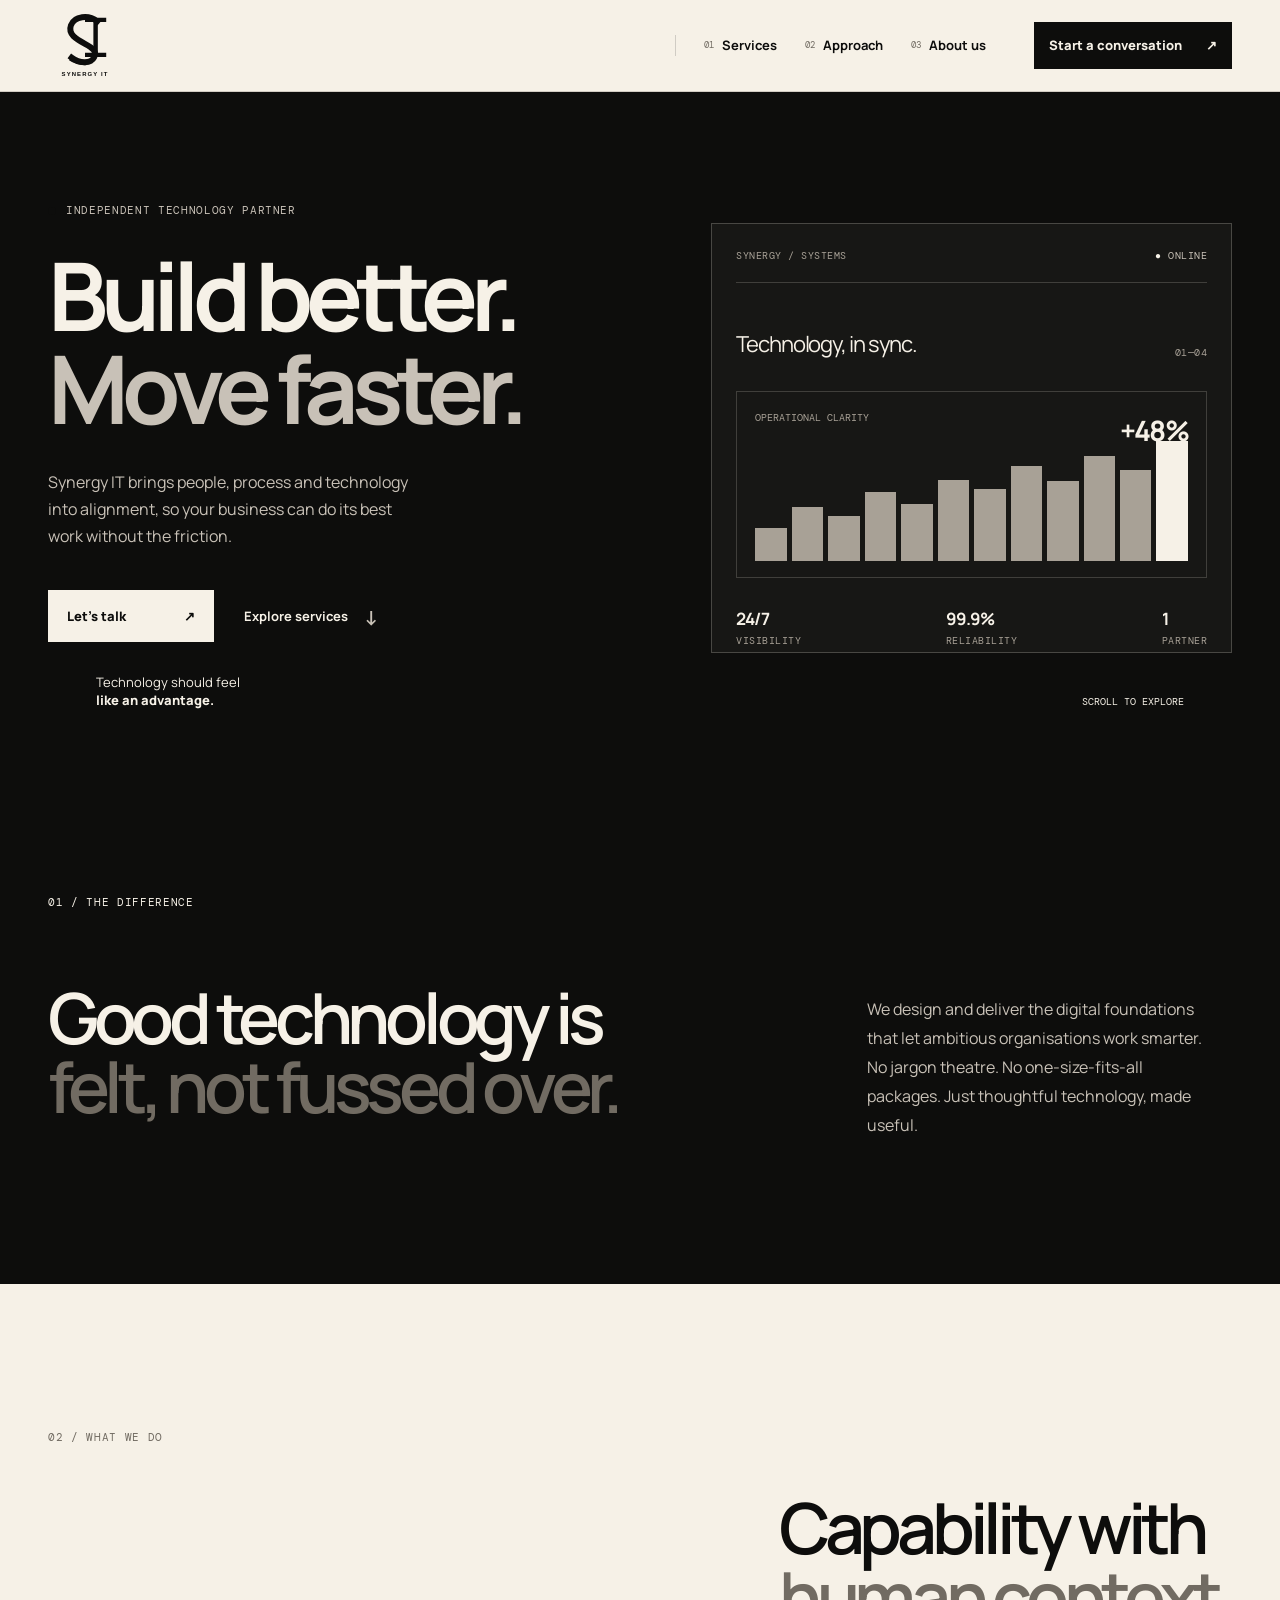
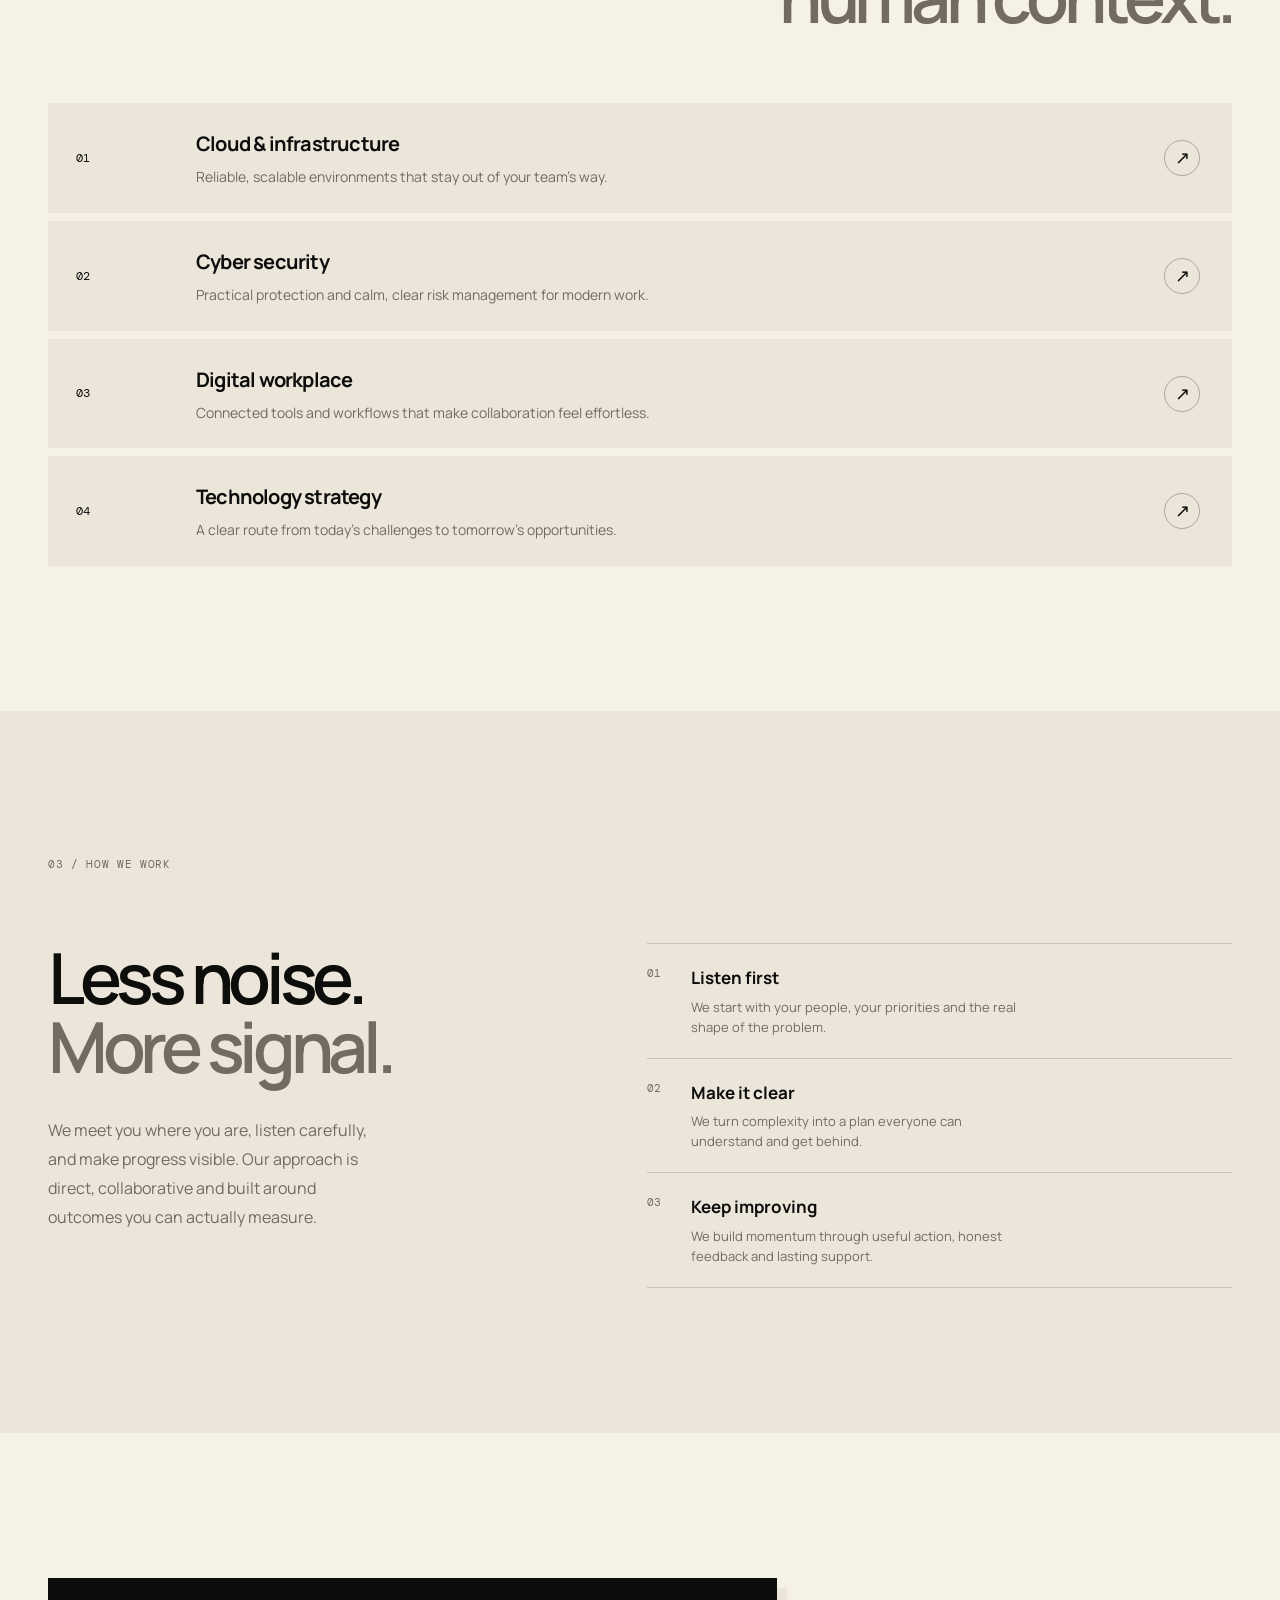
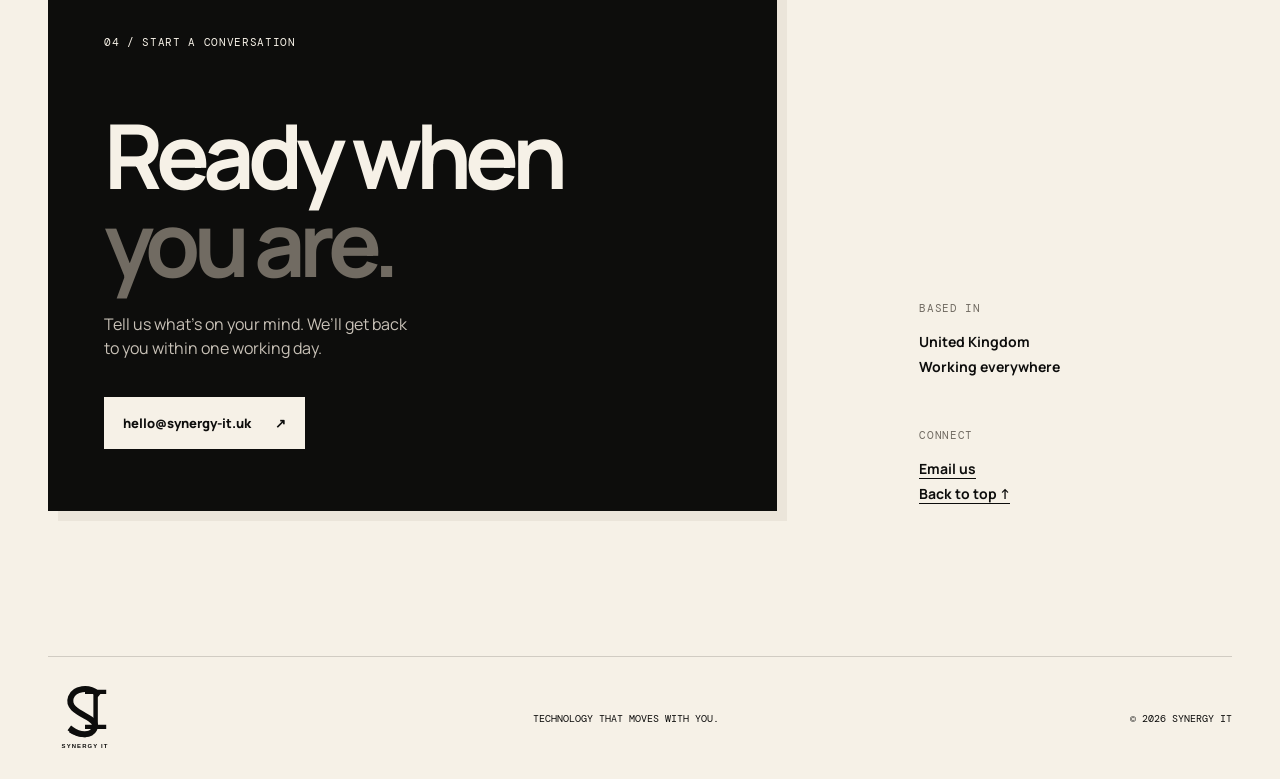
==== index.html @ 215387ea "Fix GitHub Pages root site" ====
<!doctype html>
<html lang="en">
  <head>
    <meta charset="UTF-8" />
    <meta name="viewport" content="width=device-width, initial-scale=1.0" />
    <meta name="description" content="Synergy IT helps ambitious teams build secure, resilient and beautifully simple digital systems." />
    <title>Synergy IT | Technology that moves with you</title>
    <link rel="icon" href="logo.svg" type="image/svg+xml" />
    <link rel="preconnect" href="https://fonts.googleapis.com" />
    <link rel="preconnect" href="https://fonts.gstatic.com" crossorigin />
    <link href="https://fonts.googleapis.com/css2?family=DM+Mono:wght@400;500&family=Manrope:wght@400;500;600;700;800&display=swap" rel="stylesheet" />
    <link rel="stylesheet" href="styles.css" />
  </head>
  <body>
    <header class="site-header">
      <a class="brand" href="#top" aria-label="Synergy IT home">
        <img src="logo.svg" alt="" width="74" height="74" />
      </a>
      <nav class="desktop-nav" aria-label="Main navigation">
        <a href="#services"><span>01</span>Services</a>
        <a href="#approach"><span>02</span>Approach</a>
        <a href="#about"><span>03</span>About us</a>
      </nav>
      <a class="button button-small header-cta" href="#contact">Start a conversation <span aria-hidden="true">↗</span></a>
      <button class="menu-toggle" aria-expanded="false" aria-controls="mobile-menu" aria-label="Open menu"><span class="menu-word">Menu</span><span class="menu-icon" aria-hidden="true"><i></i><i></i></span></button>
    </header>

    <main id="top">
      <section class="hero page-grid">
        <div class="hero-copy">
          <p class="eyebrow"><span class="eyebrow-dot"></span> Independent technology partner</p>
          <h1>Build better.<br /><em>Move faster.</em></h1>
          <p class="hero-intro">Synergy IT brings people, process and technology into alignment, so your business can do its best work without the friction.</p>
          <div class="hero-actions">
            <a class="button" href="#contact">Let’s talk <span aria-hidden="true">↗</span></a>
            <a class="text-link" href="#services">Explore services <span aria-hidden="true">↓</span></a>
          </div>
        </div>
        <div class="hero-visual" aria-label="Synergy IT service overview">
          <div class="hero-panel-top"><span>SYNERGY / SYSTEMS</span><span class="status-dot">● Online</span></div>
          <div class="hero-panel-title"><span>Technology, in sync.</span><strong>01—04</strong></div>
          <div class="hero-panel-chart"><span class="chart-label">Operational clarity</span><div class="chart-bars"><i></i><i></i><i></i><i></i><i></i><i></i><i></i><i></i><i></i><i></i><i></i><i></i></div><span class="chart-value">+48%</span></div>
          <div class="hero-panel-bottom"><span><b>24/7</b> visibility</span><span><b>99.9%</b> reliability</span><span><b>1</b> partner</span></div>
        </div>
        <div class="hero-foot">
          <p>Technology should feel<br /><strong>like an advantage.</strong></p>
          <div class="scroll-note"><span class="scroll-line"></span> Scroll to explore</div>
        </div>
      </section>

      <section class="statement section-pad" id="about">
        <div class="section-kicker">01 / The difference</div>
        <div class="statement-content">
          <h2>Good technology is<br /><span>felt, not fussed over.</span></h2>
          <p>We design and deliver the digital foundations that let ambitious organisations work smarter. No jargon theatre. No one-size-fits-all packages. Just thoughtful technology, made useful.</p>
        </div>
      </section>

      <section class="services section-pad" id="services">
        <div class="section-heading">
          <div class="section-kicker">02 / What we do</div>
          <h2>Capability with<br /><span>human context.</span></h2>
        </div>
        <div class="service-list">
          <article class="service-item">
            <div class="service-number">01</div>
            <div><h3>Cloud &amp; infrastructure</h3><p>Reliable, scalable environments that stay out of your team’s way.</p></div>
            <a href="#contact" aria-label="Learn more about cloud and infrastructure">↗</a>
          </article>
          <article class="service-item">
            <div class="service-number">02</div>
            <div><h3>Cyber security</h3><p>Practical protection and calm, clear risk management for modern work.</p></div>
            <a href="#contact" aria-label="Learn more about cyber security">↗</a>
          </article>
          <article class="service-item">
            <div class="service-number">03</div>
            <div><h3>Digital workplace</h3><p>Connected tools and workflows that make collaboration feel effortless.</p></div>
            <a href="#contact" aria-label="Learn more about digital workplace">↗</a>
          </article>
          <article class="service-item">
            <div class="service-number">04</div>
            <div><h3>Technology strategy</h3><p>A clear route from today’s challenges to tomorrow’s opportunities.</p></div>
            <a href="#contact" aria-label="Learn more about technology strategy">↗</a>
          </article>
        </div>
      </section>

      <section class="approach section-pad" id="approach">
        <div class="section-kicker">03 / How we work</div>
        <div class="approach-layout">
          <div><h2>Less noise.<br /><span>More signal.</span></h2><p>We meet you where you are, listen carefully, and make progress visible. Our approach is direct, collaborative and built around outcomes you can actually measure.</p></div>
          <div class="principles">
            <div class="principle"><span>01</span><strong>Listen first</strong><p>We start with your people, your priorities and the real shape of the problem.</p></div>
            <div class="principle"><span>02</span><strong>Make it clear</strong><p>We turn complexity into a plan everyone can understand and get behind.</p></div>
            <div class="principle"><span>03</span><strong>Keep improving</strong><p>We build momentum through useful action, honest feedback and lasting support.</p></div>
          </div>
        </div>
      </section>

      <section class="contact section-pad" id="contact">
        <div class="contact-panel">
          <div class="section-kicker">04 / Start a conversation</div>
          <h2>Ready when<br /><em>you are.</em></h2>
          <p>Tell us what’s on your mind. We’ll get back to you within one working day.</p>
          <a class="button button-light" href="mailto:hello@synergy-it.uk">hello@synergy-it.uk <span aria-hidden="true">↗</span></a>
        </div>
        <div class="contact-details">
          <div><span class="detail-label">Based in</span><strong>United Kingdom<br />Working everywhere</strong></div>
          <div><span class="detail-label">Connect</span><strong><a href="mailto:hello@synergy-it.uk">Email us</a><br /><a href="#top">Back to top ↑</a></strong></div>
        </div>
      </section>
    </main>

    <footer class="site-footer">
      <a class="brand" href="#top"><img src="logo.svg" alt="Synergy IT" width="74" height="74" /></a>
      <p>Technology that moves with you.</p>
      <span>© <span id="year"></span> Synergy IT</span>
    </footer>

    <div class="mobile-menu" id="mobile-menu" hidden>
      <div class="mobile-menu-heading"><span>Navigation</span><span>Synergy IT / 01</span></div>
      <a href="#services"><span class="mobile-menu-number">01</span><span>Services</span><span class="nav-arrow">↗</span></a>
      <a href="#approach"><span class="mobile-menu-number">02</span><span>Approach</span><span class="nav-arrow">↗</span></a>
      <a href="#about"><span class="mobile-menu-number">03</span><span>About us</span><span class="nav-arrow">↗</span></a>
      <a class="mobile-menu-cta" href="#contact"><span class="mobile-menu-number">04</span><span>Start a conversation</span><span class="nav-arrow">↗</span></a>
    </div>
    <script src="script.js"></script>
  </body>
</html>
---- styles.css ----
@import url('https://fonts.googleapis.com/css2?family=DM+Mono:wght@400;500&family=Manrope:wght@400;500;600;700;800&display=swap');

:root { --ink: #17231e; --paper: #f4f4ed; --acid: #d8f26c; --coral: #ff775f; --mint: #8ed9c6; --line: rgba(23, 35, 30, .16); --muted: #64716b; --sans: 'Manrope', sans-serif; --mono: 'DM Mono', monospace; }
* { box-sizing: border-box; }
html { scroll-behavior: smooth; }
body { margin: 0; color: var(--ink); background: var(--paper); font-family: var(--sans); font-size: 16px; line-height: 1.55; }
a { color: inherit; text-decoration: none; }
.site-header { align-items: center; display: flex; height: 92px; justify-content: space-between; margin: 0 auto; max-width: 1320px; padding: 0 48px; }
.brand { align-items: center; display: inline-flex; font-size: 18px; font-weight: 800; gap: 10px; letter-spacing: -.06em; }
.brand img { display: block; }
.brand-mark { color: var(--coral); }
.desktop-nav { display: flex; gap: 38px; margin-left: auto; margin-right: 56px; }
.desktop-nav a, .text-link { font-size: 13px; font-weight: 700; }
.desktop-nav a { transition: color .2s ease; }
.desktop-nav a:hover { color: var(--coral); }
.button { align-items: center; background: var(--coral); border: 1px solid var(--coral); color: var(--ink); display: inline-flex; font-size: 13px; font-weight: 800; gap: 24px; justify-content: space-between; min-width: 166px; padding: 15px 18px; transition: background .2s, border-color .2s, transform .2s; }
.button:hover { background: var(--acid); border-color: var(--acid); transform: translateY(-2px); }
.button-small { min-width: 0; padding: 12px 14px; }
.menu-toggle { background: none; border: 0; cursor: pointer; display: none; padding: 8px 0 8px 12px; }
.menu-toggle span { background: var(--ink); display: block; height: 2px; margin: 5px 0; width: 26px; }
.page-grid { display: grid; grid-template-columns: 1fr minmax(380px, .9fr); margin: 0 auto; max-width: 1320px; min-height: 650px; padding: 110px 48px 45px; position: relative; }
.hero-copy { align-self: center; max-width: 580px; padding-bottom: 62px; }
.eyebrow, .section-kicker, .detail-label { color: var(--muted); font-family: var(--mono); font-size: 11px; letter-spacing: .06em; text-transform: uppercase; }
.eyebrow { align-items: center; color: var(--ink); display: flex; gap: 10px; margin: 0 0 30px; }
.eyebrow-dot { background: var(--coral); border-radius: 50%; display: inline-block; height: 8px; width: 8px; }
h1, h2, h3, p { margin-top: 0; }
h1, h2 { letter-spacing: -.075em; line-height: .98; }
h1 { font-size: clamp(4rem, 7.4vw, 7.2rem); font-weight: 700; margin-bottom: 34px; }
h1 em, h2 span { color: var(--coral); font-style: normal; }
.hero-intro { color: var(--muted); font-size: 16px; line-height: 1.7; max-width: 380px; }
.hero-actions { align-items: center; display: flex; gap: 30px; margin-top: 40px; }
.text-link { align-items: center; display: inline-flex; gap: 16px; }
.text-link span { color: var(--coral); font-size: 20px; }
.hero-visual { align-self: center; height: 500px; overflow: hidden; position: relative; }
.visual-grid { background-image: linear-gradient(rgba(23,35,30,.07) 1px, transparent 1px), linear-gradient(90deg, rgba(23,35,30,.07) 1px, transparent 1px); background-size: 36px 36px; height: 310px; left: 35px; opacity: .7; position: absolute; top: 84px; transform: perspective(650px) rotateX(58deg) rotateZ(-17deg); width: 520px; }
.orbit { border: 1px solid var(--ink); border-radius: 50%; left: 50%; position: absolute; top: 50%; transform: translate(-50%, -50%) rotate(-20deg); }
.orbit-large { height: 350px; opacity: .3; width: 350px; }
.orbit-small { border-color: var(--coral); height: 210px; transform: translate(-50%, -50%) rotate(35deg); width: 390px; }
.core { align-items: center; background: var(--ink); border: 12px solid var(--acid); border-radius: 50%; display: flex; height: 126px; justify-content: center; left: 50%; position: absolute; top: 50%; transform: translate(-50%, -50%); width: 126px; }
.core img { height: 50px; width: 50px; }
.signal { border-radius: 50%; height: 10px; position: absolute; width: 10px; }
.signal-one { background: var(--coral); left: 15%; top: 29%; }.signal-two { background: var(--mint); right: 15%; top: 22%; }.signal-three { background: var(--acid); bottom: 24%; left: 23%; }
.orbit-label { font-family: var(--mono); font-size: 10px; letter-spacing: .06em; position: absolute; text-transform: uppercase; }.label-top { left: 49%; top: 4%; }.label-right { right: 2%; top: 62%; }.label-bottom { bottom: 3%; left: 33%; }
.hero-foot { align-items: end; bottom: 40px; display: flex; grid-column: 1 / -1; justify-content: space-between; left: 48px; position: absolute; right: 48px; }.hero-foot p { font-size: 13px; line-height: 1.35; margin: 0; }.hero-foot strong { font-weight: 800; }.scroll-note { align-items: center; display: flex; font-family: var(--mono); font-size: 10px; gap: 12px; text-transform: uppercase; }.scroll-line { background: var(--coral); height: 1px; width: 42px; }
.section-pad { margin: 0 auto; max-width: 1320px; padding: 145px 48px; }.statement { background: var(--ink); color: var(--paper); max-width: none; padding-left: max(48px, calc((100vw - 1224px) / 2)); padding-right: max(48px, calc((100vw - 1224px) / 2)); }.statement .section-kicker { color: var(--mint); }.statement-content { display: grid; gap: 12%; grid-template-columns: 1.3fr .7fr; padding-top: 72px; }.statement h2, .section-heading h2, .approach h2 { font-size: clamp(3rem, 5.5vw, 5.6rem); font-weight: 600; margin-bottom: 0; }.statement h2 span, .approach h2 span { color: var(--mint); }.statement-content p { color: #b7c2bb; font-size: 16px; line-height: 1.8; margin: 12px 0 0; max-width: 350px; }
.section-heading { display: flex; justify-content: space-between; }.section-heading h2 { margin-top: 64px; }.service-list { border-top: 1px solid var(--line); margin-top: 90px; }.service-item { align-items: center; border-bottom: 1px solid var(--line); display: grid; gap: 30px; grid-template-columns: 90px 1fr 40px; padding: 28px 0; }.service-number { color: var(--coral); font-family: var(--mono); font-size: 12px; }.service-item h3 { font-size: 20px; letter-spacing: -.04em; margin: 0 0 7px; }.service-item p { color: var(--muted); font-size: 14px; margin: 0; }.service-item > a { align-items: center; border: 1px solid var(--line); border-radius: 50%; display: flex; font-size: 18px; height: 36px; justify-content: center; transition: background .2s, color .2s; width: 36px; }.service-item > a:hover { background: var(--coral); border-color: var(--coral); }
.approach { background: #dce8dd; max-width: none; padding-left: max(48px, calc((100vw - 1224px) / 2)); padding-right: max(48px, calc((100vw - 1224px) / 2)); }.approach-layout { display: grid; gap: 14%; grid-template-columns: .85fr 1.15fr; padding-top: 70px; }.approach-layout > div:first-child p { color: var(--muted); line-height: 1.8; margin-top: 35px; max-width: 330px; }.principles { border-top: 1px solid var(--line); }.principle { border-bottom: 1px solid var(--line); display: grid; grid-template-columns: 44px 1fr; padding: 21px 0; }.principle span { color: var(--coral); font-family: var(--mono); font-size: 11px; }.principle strong { font-size: 17px; }.principle p { color: var(--muted); font-size: 13px; grid-column: 2; margin: 5px 0 0; max-width: 340px; }
.contact { align-items: end; display: grid; gap: 12%; grid-template-columns: 1.4fr .6fr; }.contact-panel { background: var(--ink); color: var(--paper); padding: 56px 56px 62px; }.contact-panel .section-kicker { color: var(--mint); }.contact h2 { font-size: clamp(3.8rem, 7vw, 7rem); margin: 60px 0 25px; }.contact h2 em { color: var(--coral); font-style: normal; }.contact-panel p { color: #b7c2bb; max-width: 320px; }.button-light { background: var(--acid); border-color: var(--acid); margin-top: 20px; }.button-light:hover { background: var(--coral); border-color: var(--coral); }.contact-details { display: grid; gap: 48px; padding-bottom: 5px; }.detail-label { display: block; margin-bottom: 12px; }.contact-details strong { font-size: 14px; line-height: 1.8; }.contact-details a { border-bottom: 1px solid var(--coral); }.site-footer { align-items: center; border-top: 1px solid var(--line); display: flex; font-family: var(--mono); font-size: 10px; justify-content: space-between; margin: 0 48px; padding: 24px 0; text-transform: uppercase; }.site-footer .brand { font-family: var(--sans); font-size: 16px; text-transform: none; }.site-footer p { margin: 0; }.mobile-menu { background: var(--ink); color: var(--paper); display: grid; gap: 4px; left: 0; padding: 28px 24px; position: absolute; right: 0; top: 72px; z-index: 5; }.mobile-menu a { border-bottom: 1px solid rgba(244,244,237,.2); font-size: 20px; padding: 14px 0; }.mobile-menu a:last-child { border: 0; color: var(--acid); }
@media (max-width: 800px) { .site-header { height: 72px; padding: 0 24px; }.header-cta, .desktop-nav { display: none; }.menu-toggle { display: block; }.page-grid { display: block; min-height: 0; padding: 75px 24px 50px; }.hero-copy { padding-bottom: 35px; }.hero-visual { height: 340px; margin: 0 -10px; }.hero-foot { align-items: start; bottom: auto; display: flex; gap: 20px; left: auto; padding-top: 15px; position: relative; right: auto; }.scroll-note { display: none; }.section-pad, .statement, .approach { padding: 90px 24px; }.statement-content, .approach-layout, .contact { display: block; padding-top: 55px; }.statement-content p, .approach-layout > div:first-child p { margin-top: 30px; }.section-heading { display: block; }.section-heading h2 { margin-top: 55px; }.service-list { margin-top: 60px; }.service-item { gap: 12px; grid-template-columns: 42px 1fr 32px; padding: 22px 0; }.service-item h3 { font-size: 16px; }.service-item p { font-size: 12px; line-height: 1.5; }.service-item > a { font-size: 14px; height: 30px; width: 30px; }.principles { margin-top: 60px; }.contact-panel { padding: 38px 24px 42px; }.contact-details { gap: 30px; padding: 44px 8px 0; }.site-footer { align-items: start; flex-wrap: wrap; gap: 18px; margin: 0 24px; }.site-footer p { order: 3; width: 100%; } }
@media (max-width: 420px) { h1 { font-size: 3.5rem; }.hero-actions { align-items: start; flex-direction: column; gap: 22px; }.hero-visual { height: 300px; }.orbit-large { height: 280px; width: 280px; }.orbit-small { height: 170px; width: 310px; }.core { height: 104px; width: 104px; }.core img { height: 42px; width: 42px; }.visual-grid { left: 0; transform: perspective(550px) rotateX(58deg) rotateZ(-17deg) scale(.8); }.contact h2 { font-size: 3.6rem; } }

/* Brand palette: black, cream, and restrained neutral contrast. */
:root { --ink: #0d0d0c; --paper: #f6f1e7; --line: rgba(13, 13, 12, .16); --muted: #716b62; --acid: #f6f1e7; --coral: #0d0d0c; --mint: #f6f1e7; }
.brand-mark, .desktop-nav a:hover, .text-link span, .service-number { color: var(--ink); }
.button { background: var(--ink); border-color: var(--ink); color: var(--paper); }
.button:hover { background: var(--paper); border-color: var(--ink); color: var(--ink); }
.eyebrow-dot, .signal-one, .signal-three { background: var(--ink); }
h1 em, h2 span, .statement h2 span, .approach h2 span, .contact h2 em { color: var(--muted); }
.orbit-small { border-color: var(--ink); }
.core { border-color: var(--paper); }
.signal-two { background: var(--muted); }
.scroll-line { background: var(--ink); }
.statement .section-kicker, .contact-panel .section-kicker { color: var(--paper); }
.service-item > a:hover { background: var(--ink); border-color: var(--ink); color: var(--paper); }
.approach { background: #ebe5da; }
.principle span { color: var(--muted); }
.contact-panel p, .statement-content p { color: #c8c1b7; }
.button-light { background: var(--paper); border-color: var(--paper); color: var(--ink); }
.button-light:hover { background: var(--ink); border-color: var(--paper); color: var(--paper); }
.contact-details a { border-color: var(--ink); }
.mobile-menu a:last-child { color: var(--paper); }

/* Navigation refinement */
.site-header { background: var(--paper); border-bottom: 1px solid var(--line); position: sticky; top: 0; z-index: 20; }
.desktop-nav { border-left: 1px solid var(--line); display: flex; gap: 28px; margin-left: auto; margin-right: 48px; padding-left: 28px; }
.desktop-nav a { align-items: center; display: inline-flex; gap: 8px; }
.desktop-nav a span { color: var(--muted); font-family: var(--mono); font-size: 9px; font-weight: 400; }
.menu-toggle { align-items: center; background: var(--ink); border: 0; color: var(--paper); cursor: pointer; display: none; font-family: var(--mono); font-size: 10px; gap: 12px; letter-spacing: .05em; padding: 11px 13px; text-transform: uppercase; }
.menu-icon { display: grid; gap: 5px; width: 20px; }
.menu-icon i { background: currentColor; display: block; height: 1px; transition: transform .2s ease; width: 20px; }
.menu-toggle[aria-expanded="true"] .menu-icon i:first-child { transform: translateY(3px) rotate(45deg); }
.menu-toggle[aria-expanded="true"] .menu-icon i:last-child { transform: translateY(-3px) rotate(-45deg); }
.mobile-menu { background: var(--ink); color: var(--paper); display: grid; gap: 0; left: 0; min-height: calc(100vh - 72px); padding: 28px 24px 36px; position: fixed; right: 0; top: 72px; z-index: 15; }
.mobile-menu[hidden] { display: none; }
.mobile-menu-heading { color: #a8a196; display: flex; font-family: var(--mono); font-size: 10px; justify-content: space-between; letter-spacing: .05em; padding-bottom: 32px; text-transform: uppercase; }
.mobile-menu a { align-items: center; border-bottom: 1px solid rgba(246, 241, 231, .2); display: grid; font-size: clamp(1.7rem, 8vw, 2.6rem); font-weight: 600; grid-template-columns: 42px 1fr 30px; letter-spacing: -.06em; padding: 19px 0; }
.mobile-menu-number { color: #a8a196; font-family: var(--mono); font-size: 10px; font-weight: 400; letter-spacing: 0; }
.nav-arrow { font-size: 20px; font-weight: 400; justify-self: end; }
.mobile-menu a:last-child { border: 0; color: var(--paper); }
.mobile-menu-cta { margin-top: auto; padding-top: 28px !important; }
body.menu-open { overflow: hidden; }

@media (max-width: 800px) {
	.menu-toggle { display: inline-flex; }
}

/* Professional presentation */
.hero { background: var(--ink); color: var(--paper); max-width: none; padding-left: max(48px, calc((100vw - 1224px) / 2)); padding-right: max(48px, calc((100vw - 1224px) / 2)); }
.hero .eyebrow, .hero .hero-intro { color: #c8c1b7; }
.hero h1 em { color: #c8c1b7; }
.hero .button { background: var(--paper); border-color: var(--paper); color: var(--ink); }
.hero .button:hover { background: transparent; border-color: var(--paper); color: var(--paper); }
.hero .text-link { color: var(--paper); }
.hero .text-link span { color: #c8c1b7; }
.hero .hero-foot { color: var(--paper); }
.hero-visual { background: #171715; border: 1px solid rgba(246, 241, 231, .22); height: 430px; margin: 20px 0 50px 40px; padding: 24px; }
.hero-panel-top, .hero-panel-bottom, .hero-panel-title { align-items: center; display: flex; font-family: var(--mono); font-size: 10px; justify-content: space-between; letter-spacing: .05em; text-transform: uppercase; }
.hero-panel-top { border-bottom: 1px solid rgba(246, 241, 231, .18); color: #a8a196; padding-bottom: 18px; }
.status-dot { color: #c8c1b7; }.status-dot:first-letter { color: var(--paper); }
.hero-panel-title { align-items: end; font-family: var(--sans); font-size: 22px; letter-spacing: -.05em; padding: 44px 0 30px; text-transform: none; }.hero-panel-title strong { color: #a8a196; font-family: var(--mono); font-size: 10px; font-weight: 400; letter-spacing: .04em; }
.hero-panel-chart { border: 1px solid rgba(246, 241, 231, .18); padding: 18px 18px 16px; position: relative; }.chart-label { color: #a8a196; display: block; font-family: var(--mono); font-size: 10px; text-transform: uppercase; }.chart-bars { align-items: end; display: flex; gap: 5px; height: 120px; margin-top: 16px; }.chart-bars i { background: #a8a196; display: block; flex: 1; height: 28%; }.chart-bars i:nth-child(2) { height: 45%; }.chart-bars i:nth-child(3) { height: 38%; }.chart-bars i:nth-child(4) { height: 58%; }.chart-bars i:nth-child(5) { height: 48%; }.chart-bars i:nth-child(6) { height: 68%; }.chart-bars i:nth-child(7) { height: 60%; }.chart-bars i:nth-child(8) { height: 79%; }.chart-bars i:nth-child(9) { height: 67%; }.chart-bars i:nth-child(10) { height: 88%; }.chart-bars i:nth-child(11) { height: 76%; }.chart-bars i:nth-child(12) { background: var(--paper); height: 100%; }.chart-value { color: var(--paper); font-size: 28px; font-weight: 700; letter-spacing: -.06em; position: absolute; right: 18px; top: 17px; }.hero-panel-bottom { color: #a8a196; gap: 12px; padding-top: 28px; }.hero-panel-bottom b { color: var(--paper); display: block; font-family: var(--sans); font-size: 17px; letter-spacing: -.05em; }
.services { background: var(--paper); }.service-list { border: 0; display: grid; gap: 8px; margin-top: 72px; }.service-item { background: #ebe5da; border: 0; padding: 25px 28px; transition: background .2s ease, transform .2s ease; }.service-item:hover { background: #e0d8ca; transform: translateX(6px); }.service-item > a { border-color: rgba(13, 13, 12, .28); }.service-item > a:hover { transform: rotate(45deg); }
.approach { background: #ebe5da; }.contact-panel { box-shadow: 10px 10px 0 #ebe5da; }

@media (max-width: 800px) {
	.hero { padding-left: 24px; padding-right: 24px; }
	.hero-visual { height: 365px; margin: 10px 0 30px; padding: 18px; }
	.hero-panel-title { font-size: 19px; padding: 34px 0 24px; }
	.hero-panel-bottom { gap: 8px; }.hero-panel-bottom b { font-size: 15px; }
	.service-list { gap: 6px; margin-top: 55px; }.service-item { padding: 20px 17px; }
	.contact-panel { box-shadow: 6px 6px 0 #ebe5da; }
}
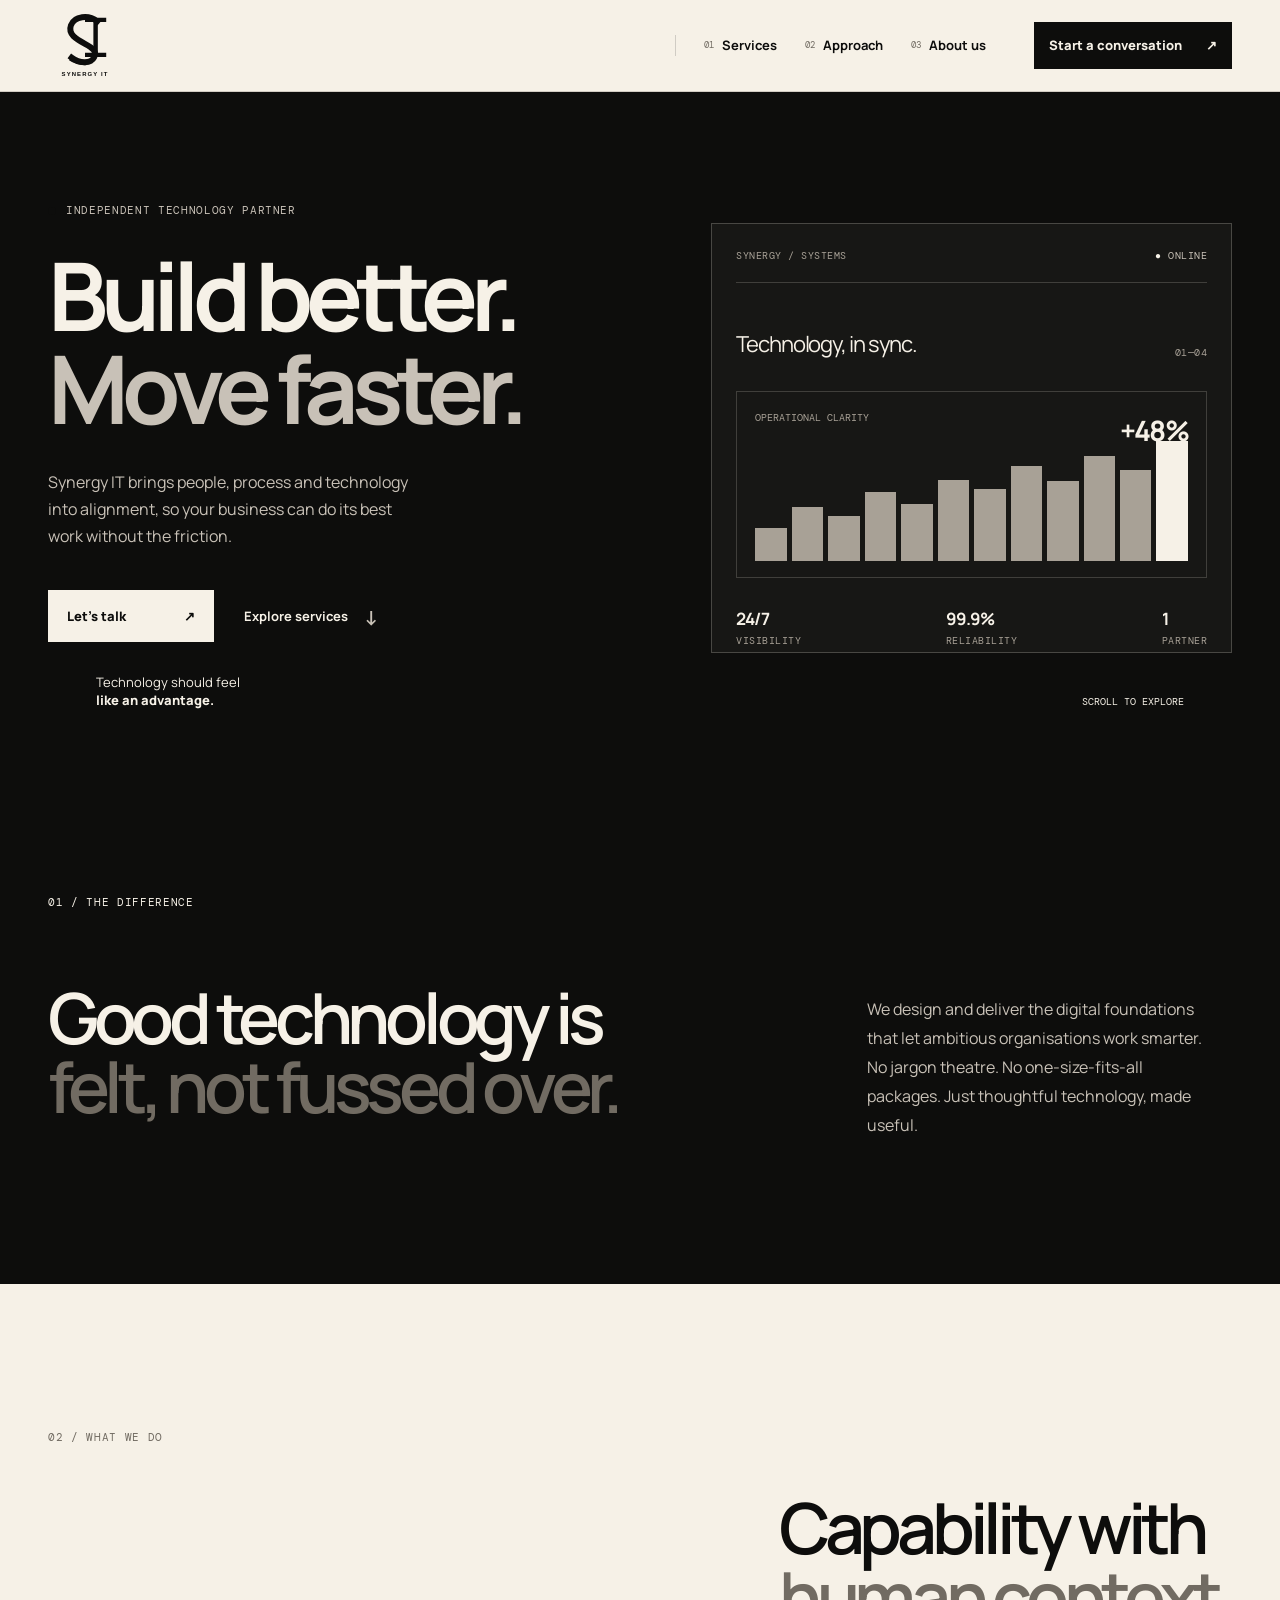
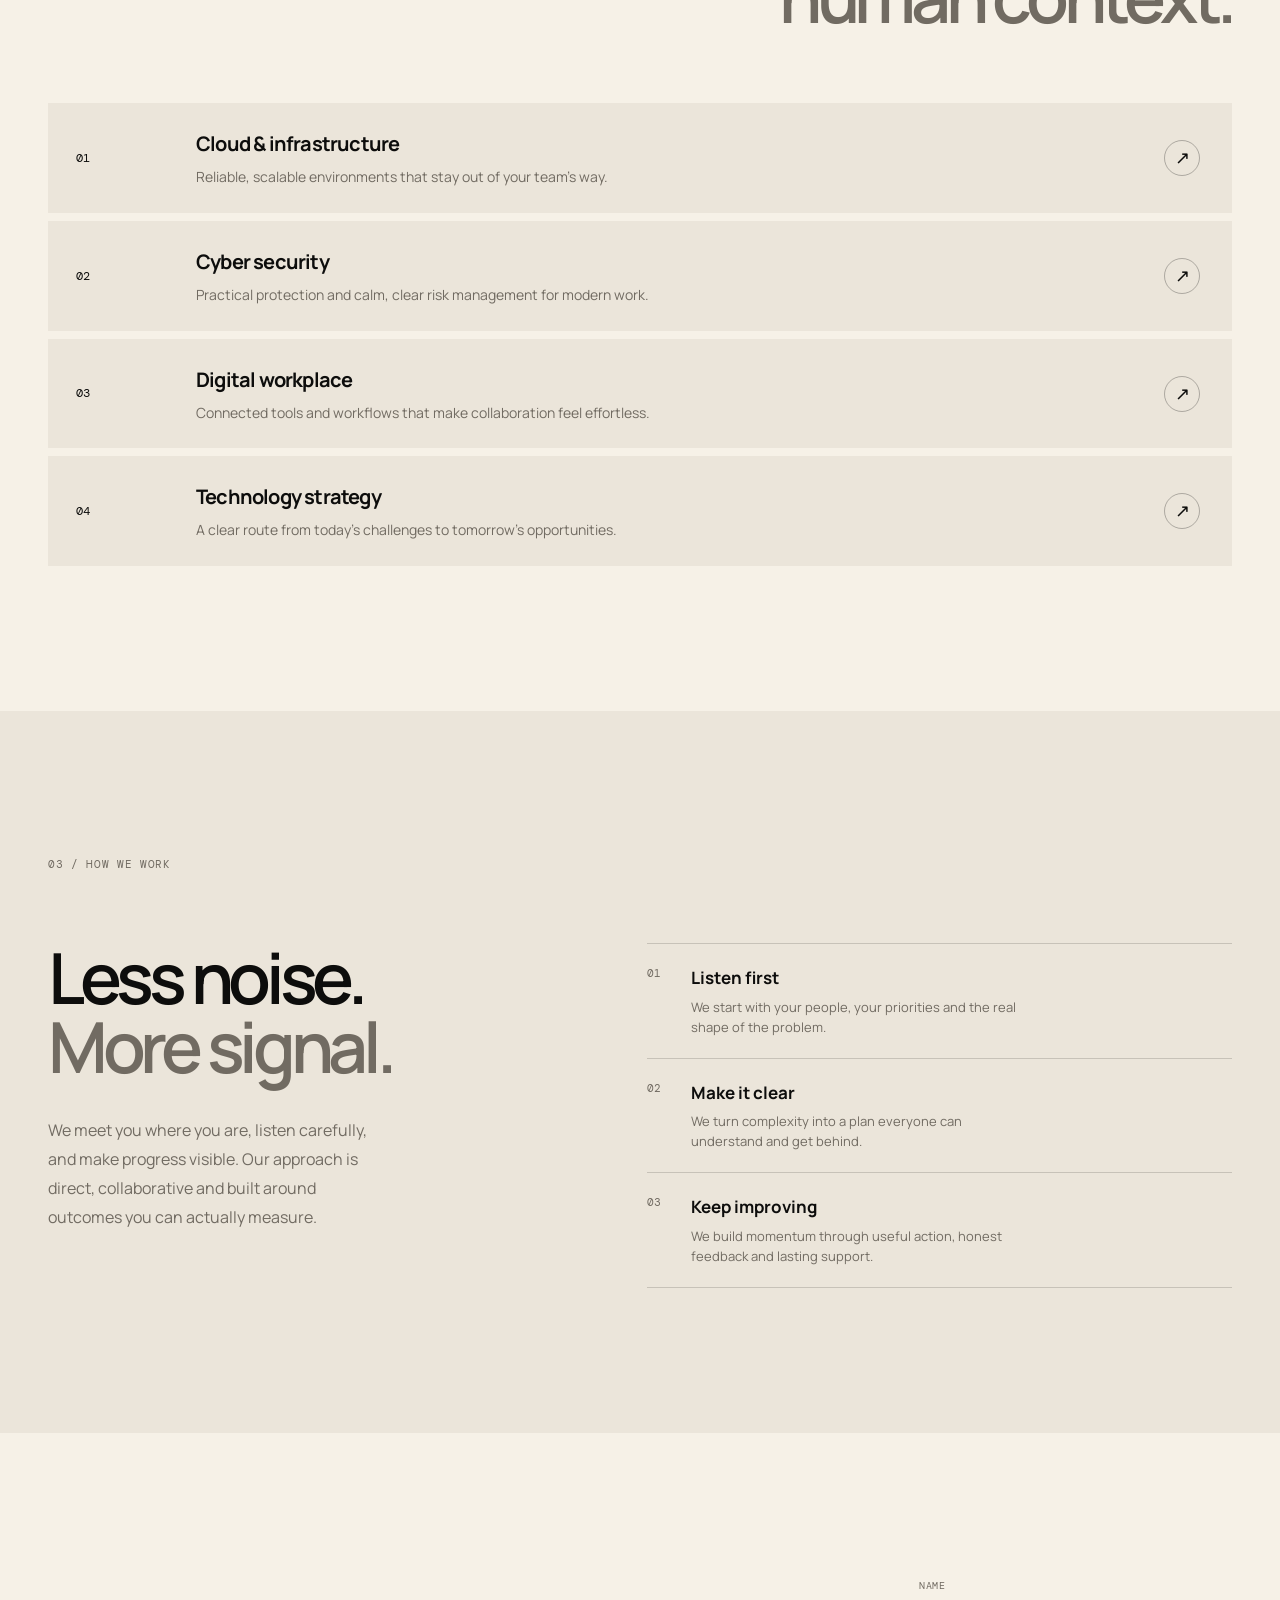
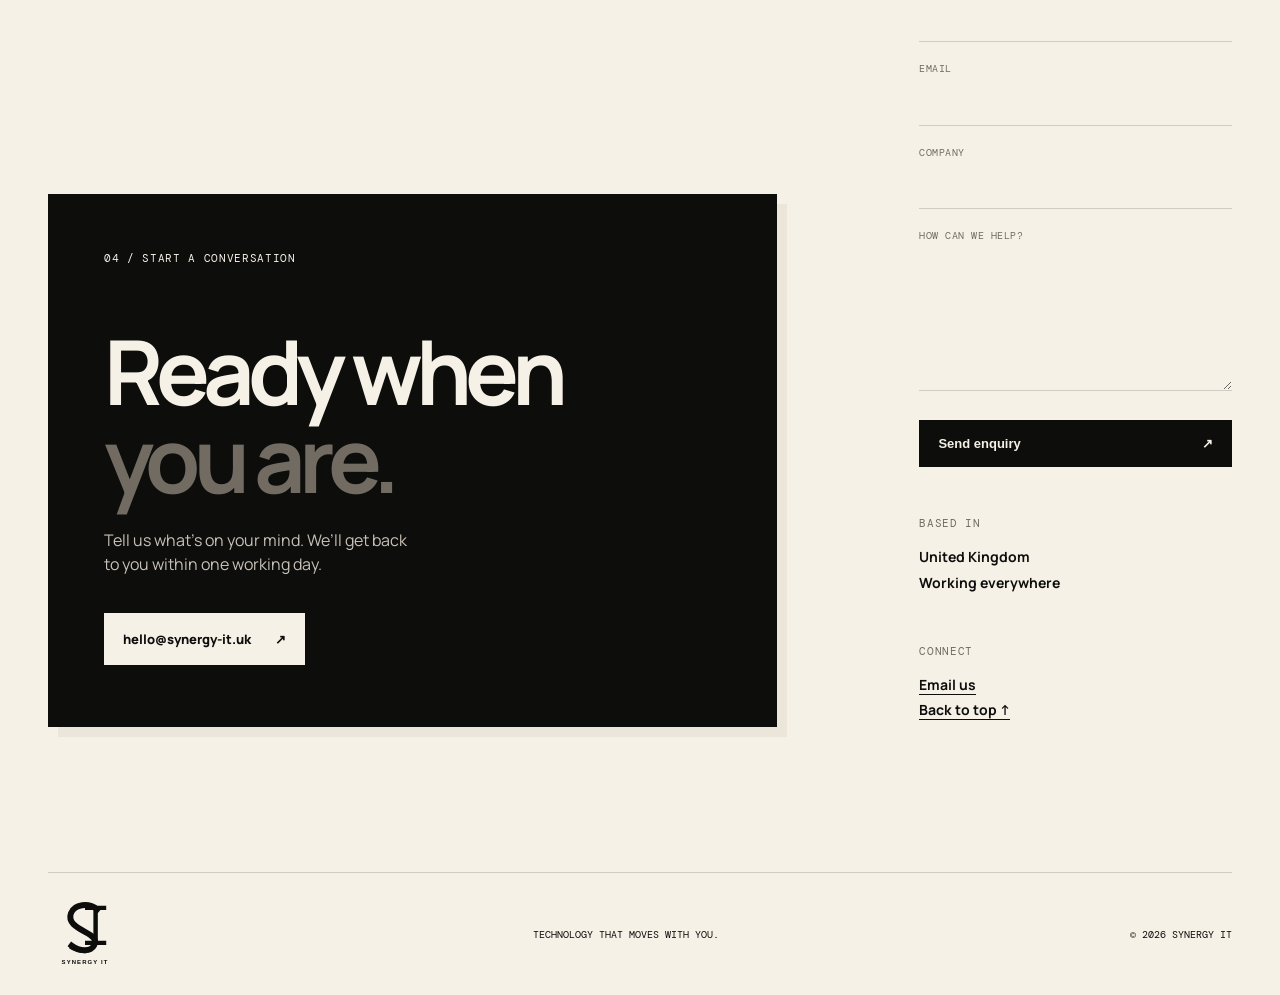
==== commit da405032: "Add website enquiry form" ====
--- a/index.html
+++ b/index.html
@@ -105,6 +105,19 @@
           <a class="button button-light" href="mailto:hello@synergy-it.uk">hello@synergy-it.uk <span aria-hidden="true">↗</span></a>
         </div>
         <div class="contact-details">
+          <form class="enquiry-form" action="https://formsubmit.co/hello@synergy-it.uk" method="POST">
+            <input type="hidden" name="_subject" value="New enquiry from synergy-it.uk" />
+            <input type="hidden" name="_next" value="https://synergy-it.uk/#contact" />
+            <label for="name">Name</label>
+            <input id="name" name="name" type="text" autocomplete="name" required />
+            <label for="email">Email</label>
+            <input id="email" name="email" type="email" autocomplete="email" required />
+            <label for="company">Company</label>
+            <input id="company" name="company" type="text" autocomplete="organization" />
+            <label for="message">How can we help?</label>
+            <textarea id="message" name="message" rows="5" required></textarea>
+            <button class="button form-submit" type="submit">Send enquiry <span aria-hidden="true">↗</span></button>
+          </form>
           <div><span class="detail-label">Based in</span><strong>United Kingdom<br />Working everywhere</strong></div>
           <div><span class="detail-label">Connect</span><strong><a href="mailto:hello@synergy-it.uk">Email us</a><br /><a href="#top">Back to top ↑</a></strong></div>
         </div>
--- a/styles.css
+++ b/styles.css
@@ -90,6 +90,13 @@
 .mobile-menu-cta { margin-top: auto; padding-top: 28px !important; }
 body.menu-open { overflow: hidden; }
 
+.enquiry-form { display: grid; gap: 9px; }
+.enquiry-form label { color: var(--muted); font-family: var(--mono); font-size: 10px; letter-spacing: .05em; text-transform: uppercase; }
+.enquiry-form input, .enquiry-form textarea { background: transparent; border: 0; border-bottom: 1px solid var(--line); border-radius: 0; color: var(--ink); font: inherit; margin-bottom: 10px; outline: 0; padding: 7px 0; width: 100%; }
+.enquiry-form input:focus, .enquiry-form textarea:focus { border-color: var(--ink); }
+.enquiry-form textarea { min-height: 110px; resize: vertical; }
+.form-submit { cursor: pointer; margin-top: 10px; width: 100%; }
+
 @media (max-width: 800px) {
 	.menu-toggle { display: inline-flex; }
 }
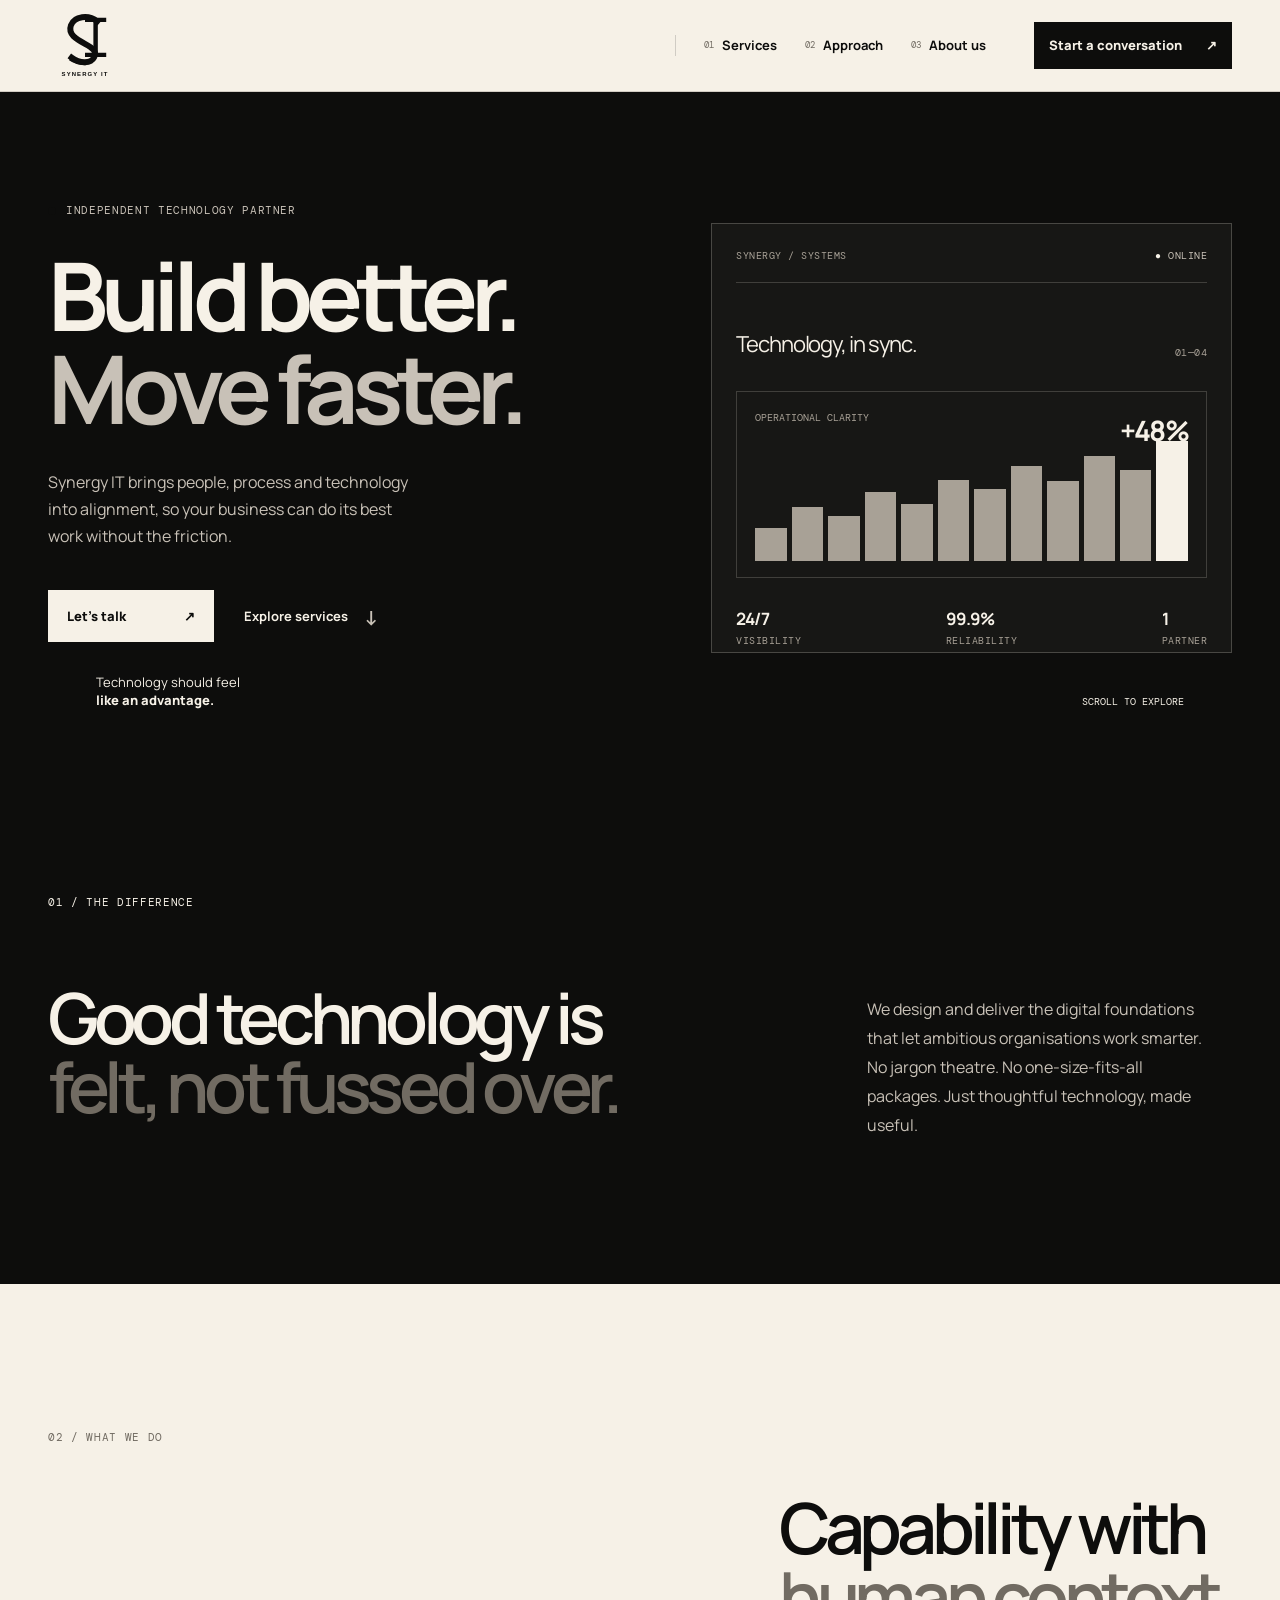
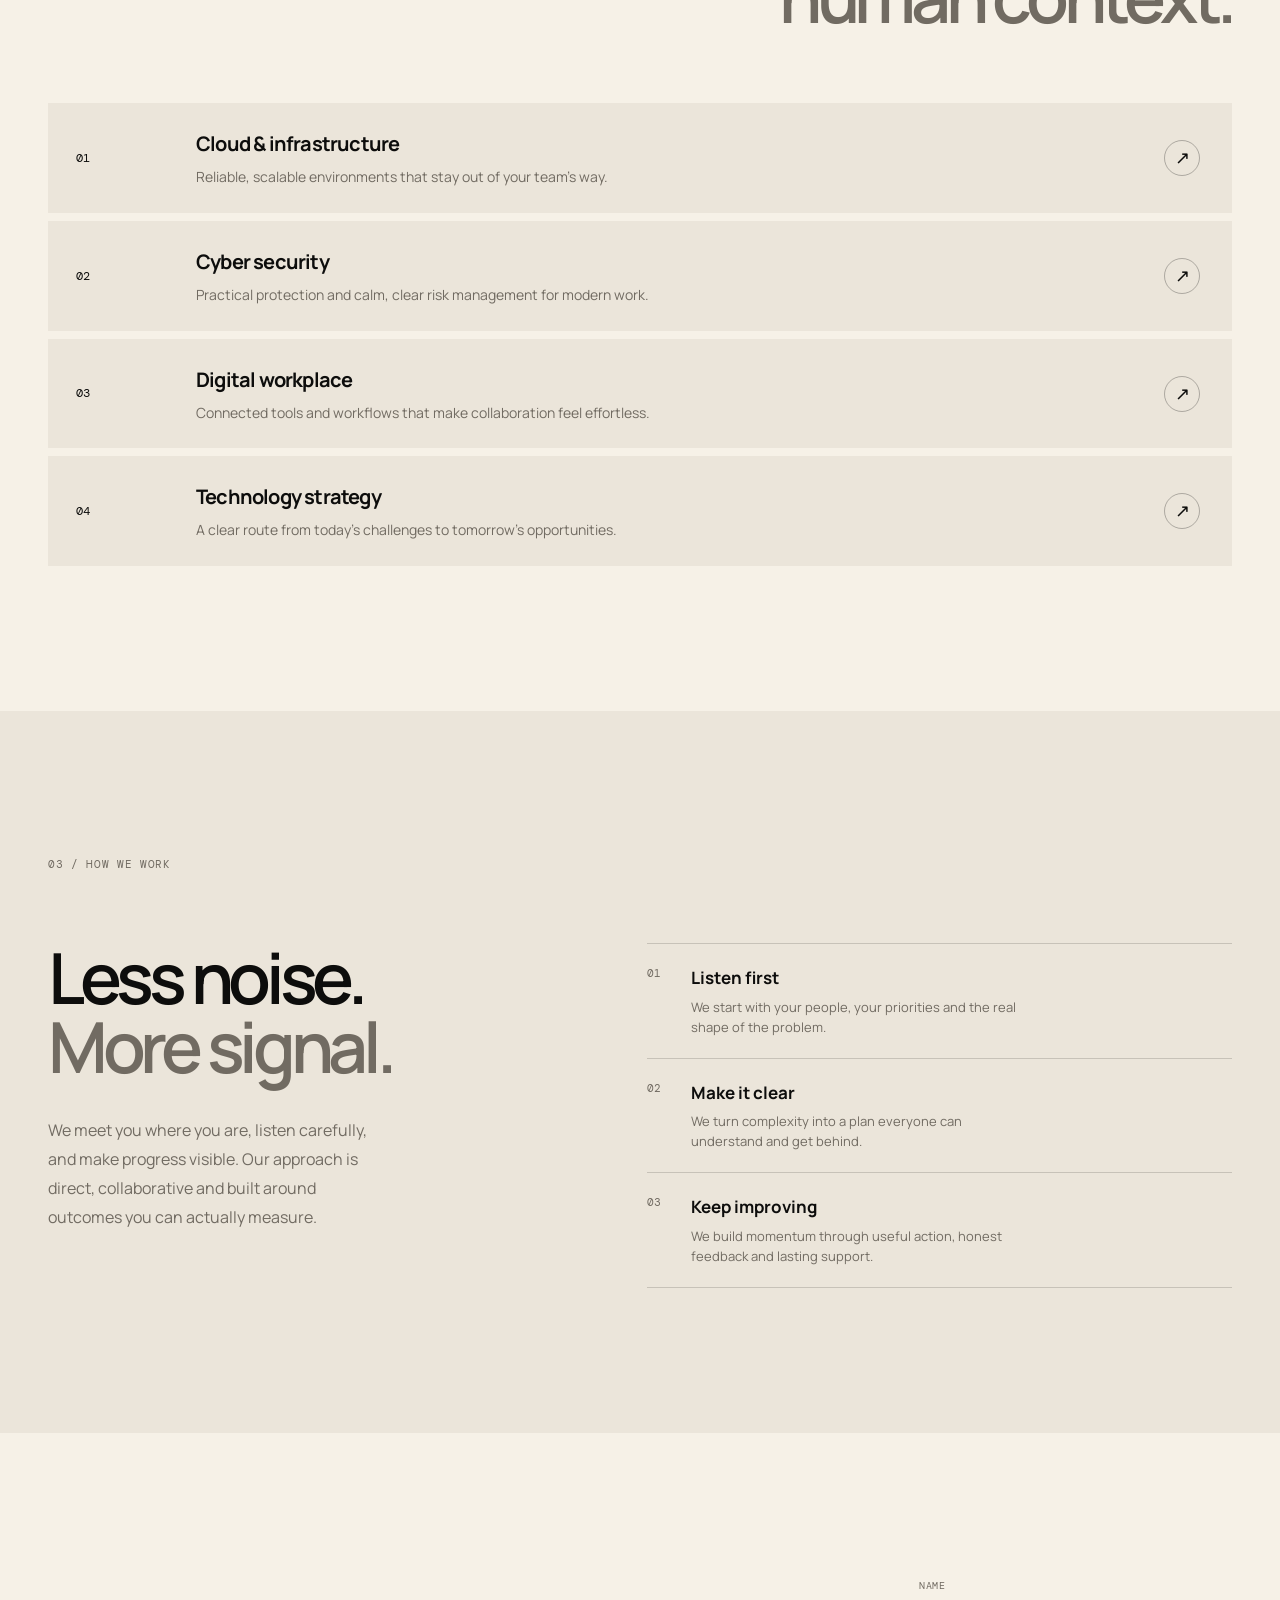
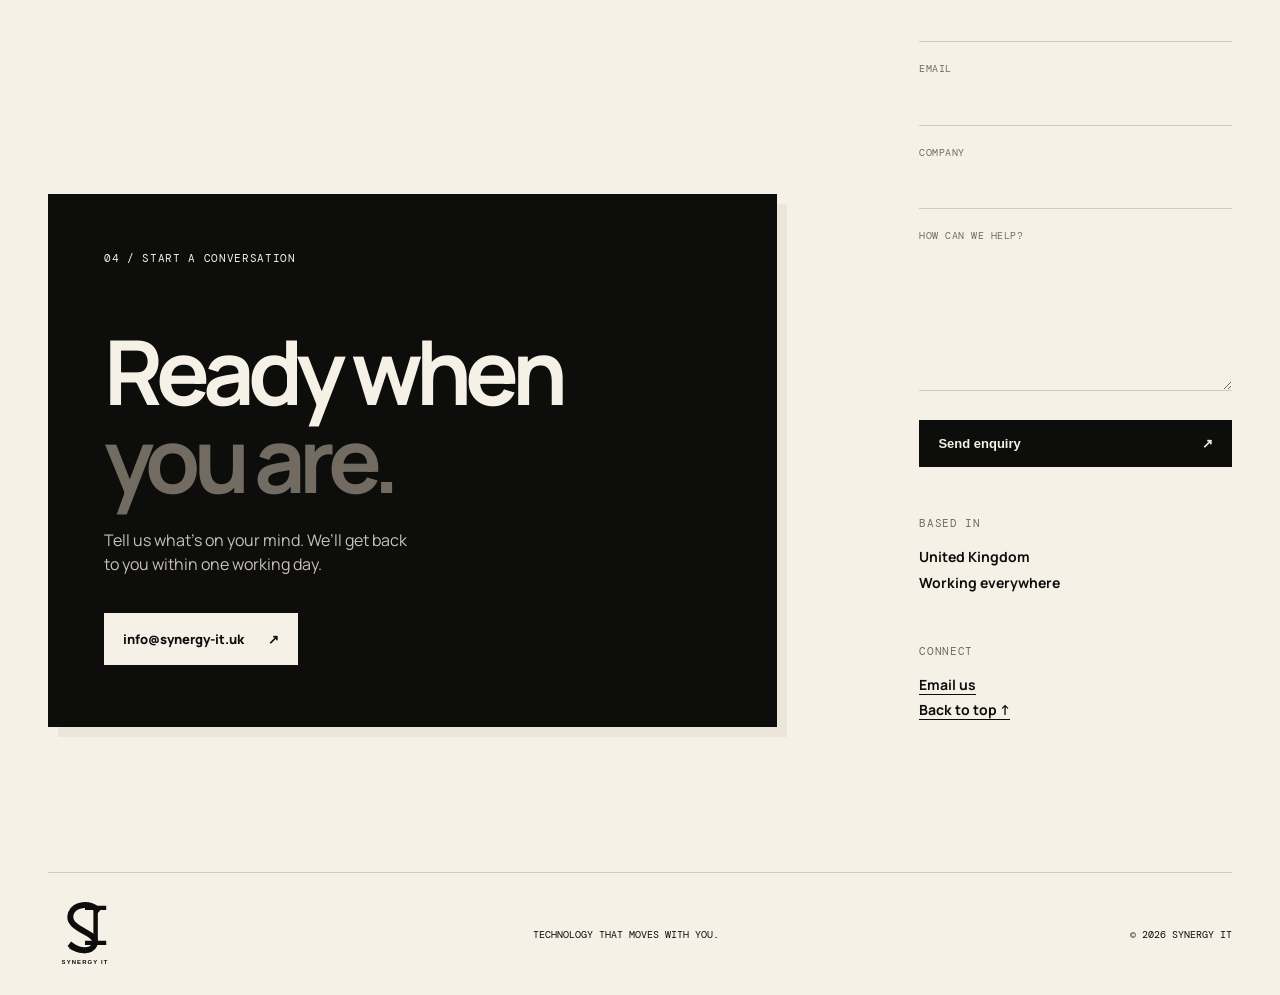
==== commit 23402744: "Use info email for website contact" ====
--- a/index.html
+++ b/index.html
@@ -102,10 +102,10 @@
           <div class="section-kicker">04 / Start a conversation</div>
           <h2>Ready when<br /><em>you are.</em></h2>
           <p>Tell us what’s on your mind. We’ll get back to you within one working day.</p>
-          <a class="button button-light" href="mailto:hello@synergy-it.uk">hello@synergy-it.uk <span aria-hidden="true">↗</span></a>
+          <a class="button button-light" href="mailto:info@synergy-it.uk">info@synergy-it.uk <span aria-hidden="true">↗</span></a>
         </div>
         <div class="contact-details">
-          <form class="enquiry-form" action="https://formsubmit.co/hello@synergy-it.uk" method="POST">
+          <form class="enquiry-form" action="https://formsubmit.co/info@synergy-it.uk" method="POST">
             <input type="hidden" name="_subject" value="New enquiry from synergy-it.uk" />
             <input type="hidden" name="_next" value="https://synergy-it.uk/#contact" />
             <label for="name">Name</label>
@@ -119,7 +119,7 @@
             <button class="button form-submit" type="submit">Send enquiry <span aria-hidden="true">↗</span></button>
           </form>
           <div><span class="detail-label">Based in</span><strong>United Kingdom<br />Working everywhere</strong></div>
-          <div><span class="detail-label">Connect</span><strong><a href="mailto:hello@synergy-it.uk">Email us</a><br /><a href="#top">Back to top ↑</a></strong></div>
+          <div><span class="detail-label">Connect</span><strong><a href="mailto:info@synergy-it.uk">Email us</a><br /><a href="#top">Back to top ↑</a></strong></div>
         </div>
       </section>
     </main>
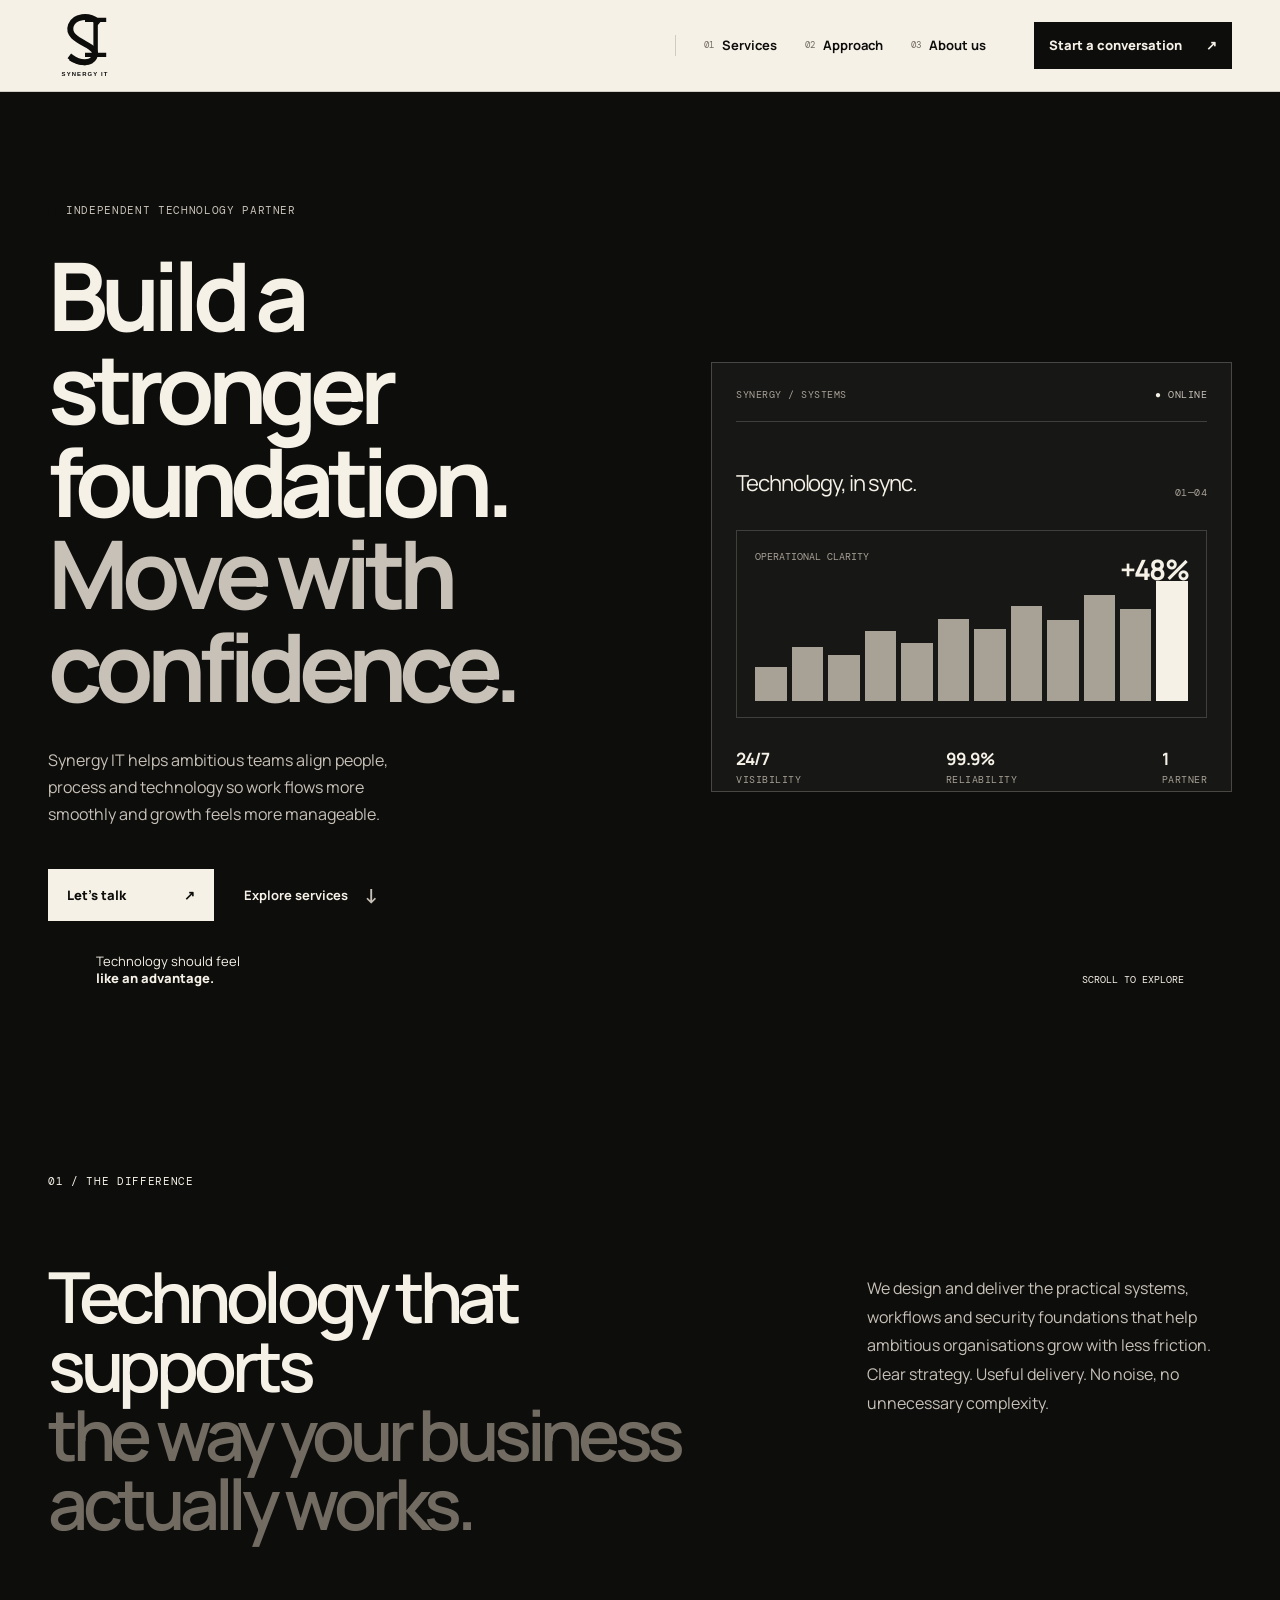
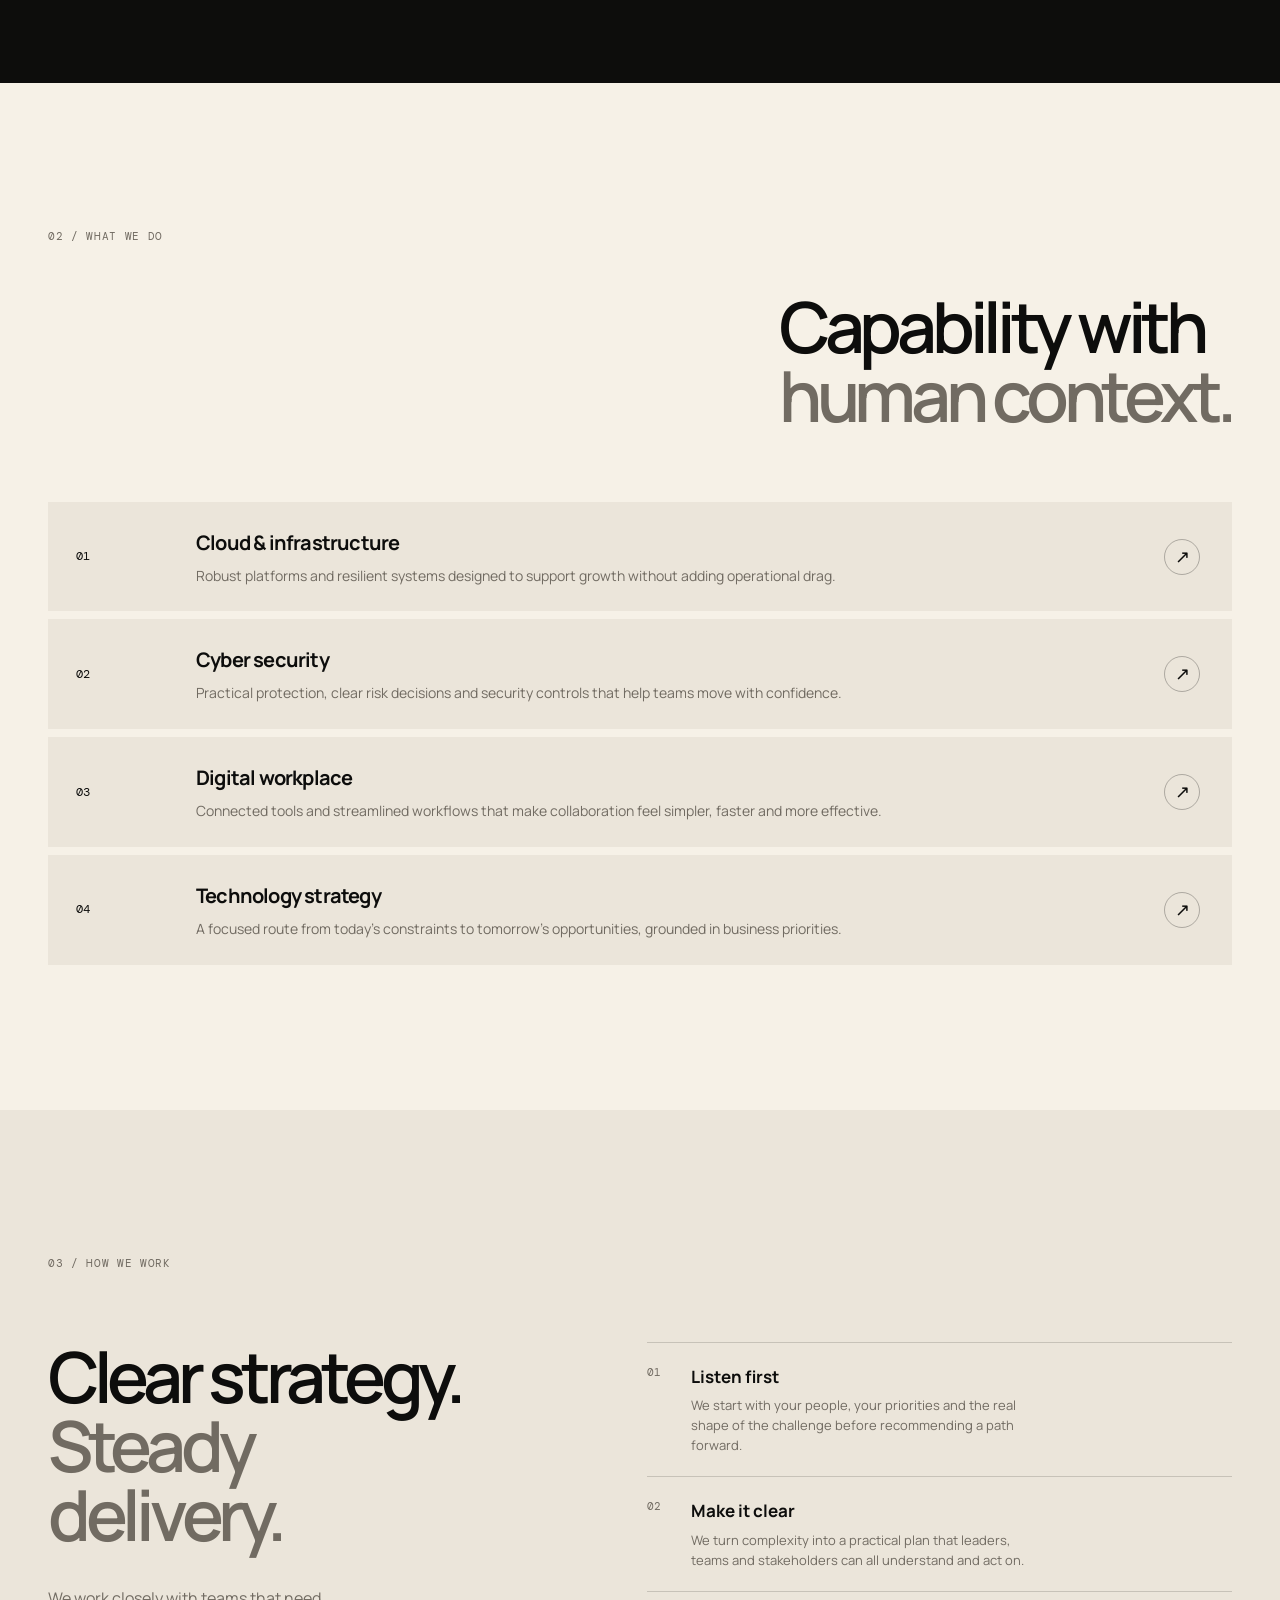
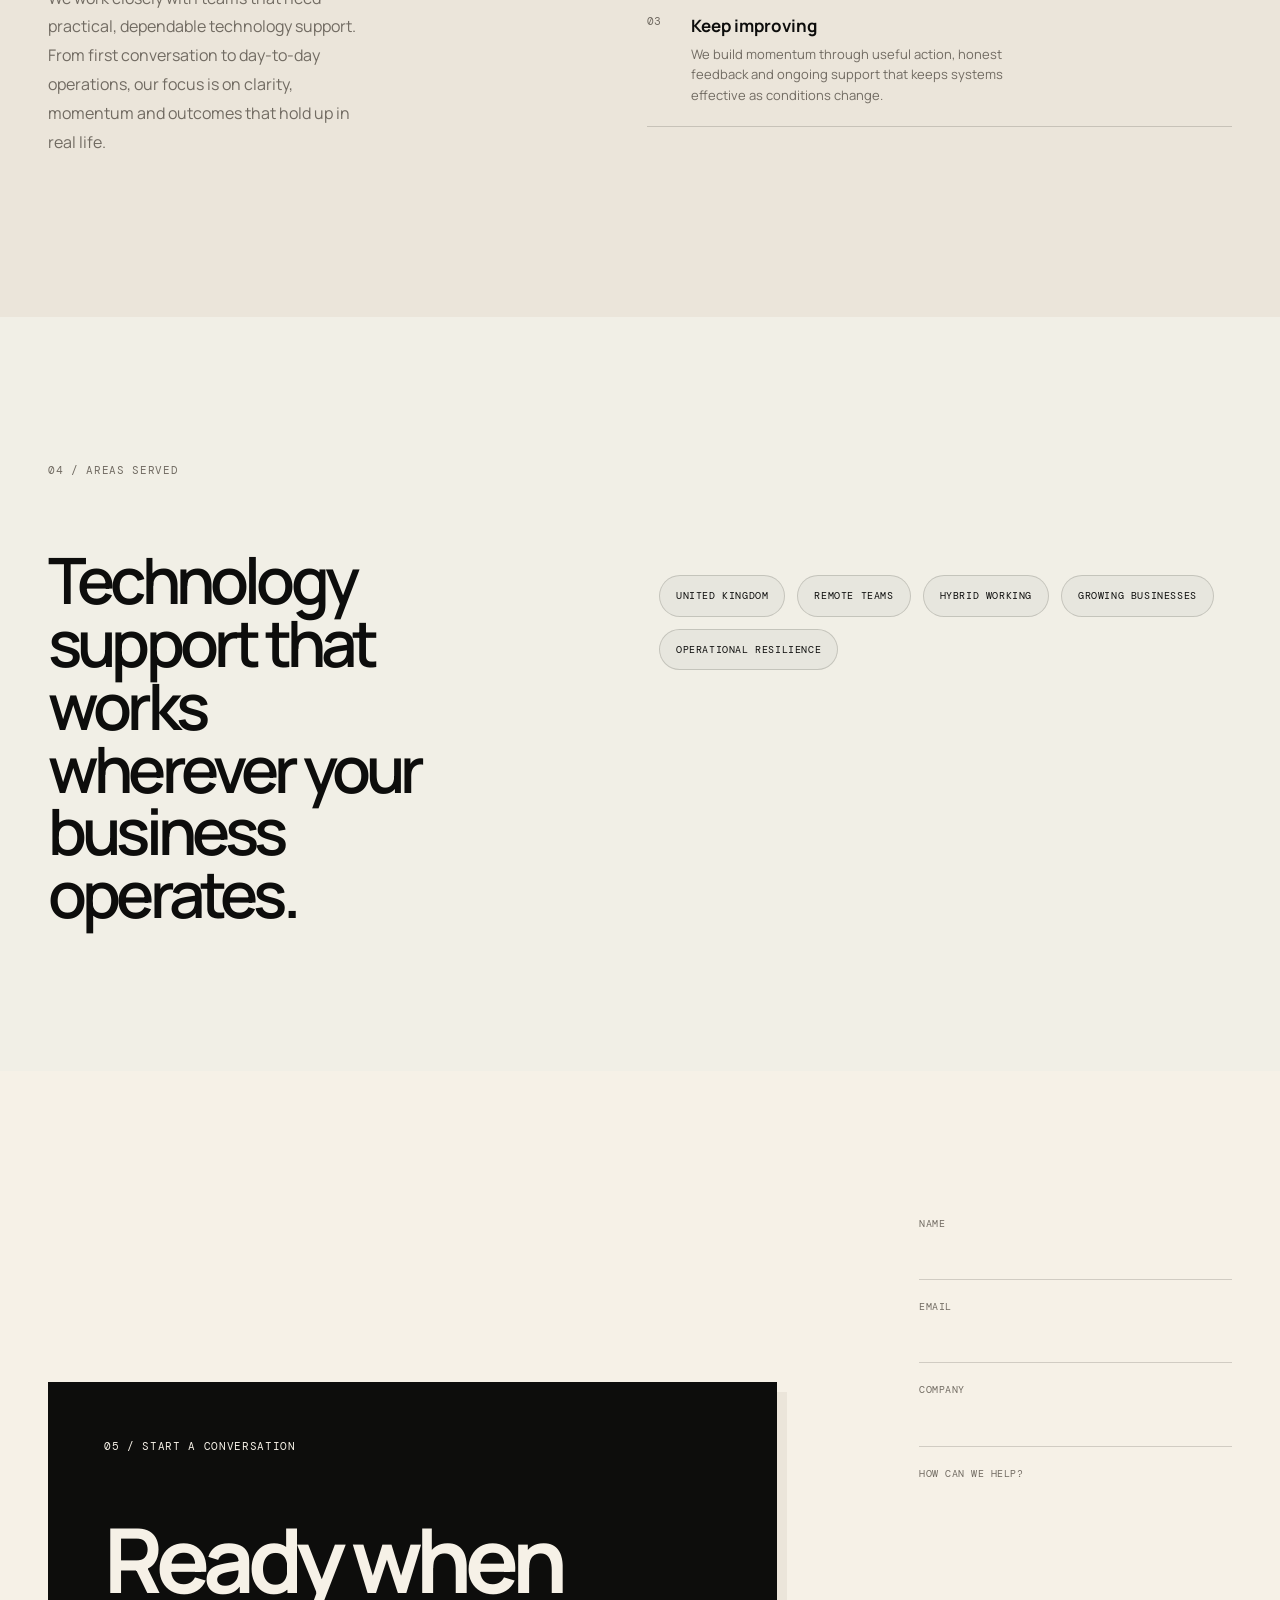
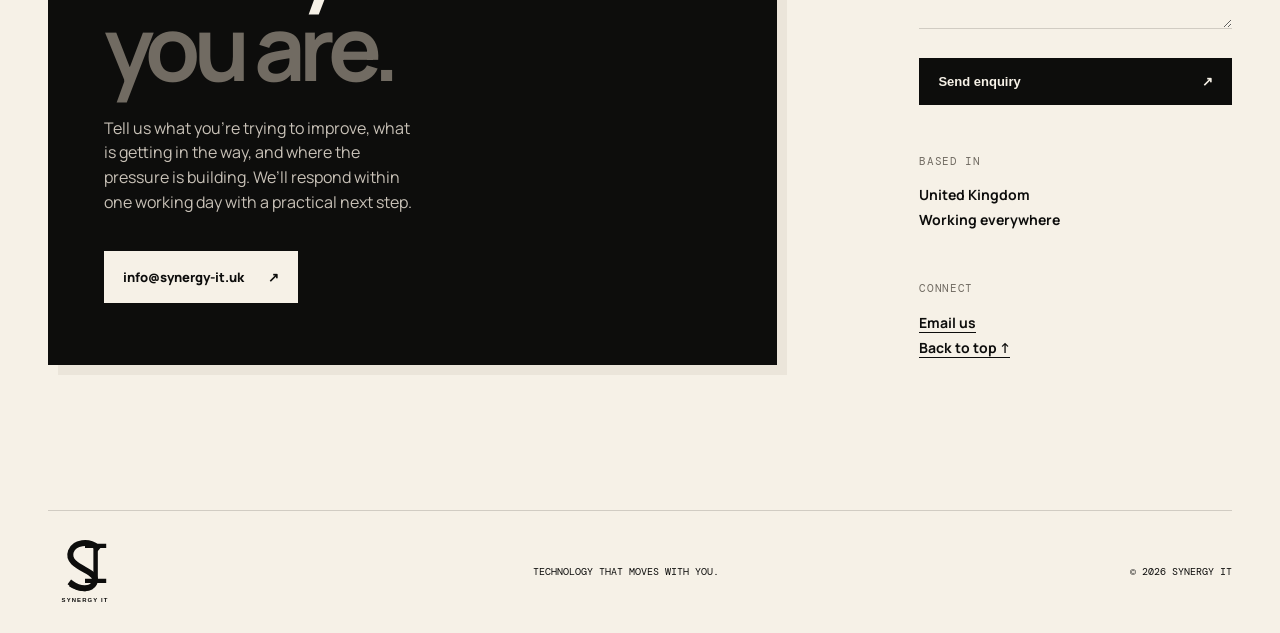
==== commit 3a0e8804: "feat: Update website content and structure for Synergy IT - Enhanced meta tags in index.html for bet" ====
--- a/index.html
+++ b/index.html
@@ -3,13 +3,83 @@
   <head>
     <meta charset="UTF-8" />
     <meta name="viewport" content="width=device-width, initial-scale=1.0" />
-    <meta name="description" content="Synergy IT helps ambitious teams build secure, resilient and beautifully simple digital systems." />
-    <title>Synergy IT | Technology that moves with you</title>
+    <title>Synergy IT | Managed IT Services &amp; Technology Strategy in the UK</title>
+    <meta name="description" content="Synergy IT supports ambitious businesses across the UK with cloud infrastructure, cyber security, digital workplace solutions and practical technology strategy." />
+    <meta name="keywords" content="IT services UK, technology strategy, cloud infrastructure, cyber security, digital workplace, managed IT support, UK IT partner, IT consultancy UK" />
+    <meta name="robots" content="index, follow" />
+    <meta name="geo.region" content="GB" />
+    <meta name="geo.placename" content="United Kingdom" />
+    <meta name="theme-color" content="#17231e" />
+    <meta property="og:title" content="Synergy IT | Managed IT Services &amp; Technology Strategy in the UK" />
+    <meta property="og:description" content="Cloud, cyber security, digital workplace and technology strategy support for ambitious organisations across the UK." />
+    <meta property="og:type" content="website" />
+    <meta property="og:url" content="https://synergy-it.uk/" />
+    <meta property="og:image" content="https://synergy-it.uk/logo.svg" />
+    <meta property="og:site_name" content="Synergy IT" />
+    <meta name="twitter:card" content="summary_large_image" />
+    <meta name="twitter:title" content="Synergy IT | Managed IT Services &amp; Technology Strategy in the UK" />
+    <meta name="twitter:description" content="Technology support for ambitious businesses across the UK. Secure systems, clear strategy and practical digital transformation." />
+    <link rel="canonical" href="https://synergy-it.uk/" />
     <link rel="icon" href="logo.svg" type="image/svg+xml" />
     <link rel="preconnect" href="https://fonts.googleapis.com" />
     <link rel="preconnect" href="https://fonts.gstatic.com" crossorigin />
     <link href="https://fonts.googleapis.com/css2?family=DM+Mono:wght@400;500&family=Manrope:wght@400;500;600;700;800&display=swap" rel="stylesheet" />
     <link rel="stylesheet" href="styles.css" />
+    <script type="application/ld+json">
+      {
+        "@context": "https://schema.org",
+        "@type": "ProfessionalService",
+        "name": "Synergy IT",
+        "url": "https://synergy-it.uk/",
+        "logo": "https://synergy-it.uk/logo.svg",
+        "description": "Synergy IT helps businesses across the United Kingdom with cloud infrastructure, cyber security, digital workplace solutions and technology strategy.",
+        "address": {
+          "@type": "PostalAddress",
+          "addressCountry": "GB"
+        },
+        "areaServed": ["United Kingdom", "UK"],
+        "email": "info@synergy-it.uk",
+        "knowsAbout": [
+          "Cloud Infrastructure",
+          "Cyber Security",
+          "Digital Workplace",
+          "Technology Strategy"
+        ],
+        "sameAs": [
+          "https://www.synergy-it.uk/"
+        ],
+        "makesOffer": [
+          {
+            "@type": "Offer",
+            "itemOffered": {
+              "@type": "Service",
+              "name": "Cloud & Infrastructure"
+            }
+          },
+          {
+            "@type": "Offer",
+            "itemOffered": {
+              "@type": "Service",
+              "name": "Cyber Security"
+            }
+          },
+          {
+            "@type": "Offer",
+            "itemOffered": {
+              "@type": "Service",
+              "name": "Digital Workplace"
+            }
+          },
+          {
+            "@type": "Offer",
+            "itemOffered": {
+              "@type": "Service",
+              "name": "Technology Strategy"
+            }
+          }
+        ]
+      }
+    </script>
   </head>
   <body>
     <header class="site-header">
@@ -22,15 +92,15 @@
         <a href="#about"><span>03</span>About us</a>
       </nav>
       <a class="button button-small header-cta" href="#contact">Start a conversation <span aria-hidden="true">↗</span></a>
-      <button class="menu-toggle" aria-expanded="false" aria-controls="mobile-menu" aria-label="Open menu"><span class="menu-word">Menu</span><span class="menu-icon" aria-hidden="true"><i></i><i></i></span></button>
+      <button class="menu-toggle" type="button" aria-expanded="false" aria-controls="mobile-menu" aria-label="Open navigation menu" aria-haspopup="true"><span class="menu-word">Menu</span><span class="menu-icon" aria-hidden="true"><i></i><i></i></span></button>
     </header>
 
     <main id="top">
       <section class="hero page-grid">
         <div class="hero-copy">
           <p class="eyebrow"><span class="eyebrow-dot"></span> Independent technology partner</p>
-          <h1>Build better.<br /><em>Move faster.</em></h1>
-          <p class="hero-intro">Synergy IT brings people, process and technology into alignment, so your business can do its best work without the friction.</p>
+          <h1>Build a stronger foundation.<br /><em>Move with confidence.</em></h1>
+          <p class="hero-intro">Synergy IT helps ambitious teams align people, process and technology so work flows more smoothly and growth feels more manageable.</p>
           <div class="hero-actions">
             <a class="button" href="#contact">Let’s talk <span aria-hidden="true">↗</span></a>
             <a class="text-link" href="#services">Explore services <span aria-hidden="true">↓</span></a>
@@ -51,8 +121,8 @@
       <section class="statement section-pad" id="about">
         <div class="section-kicker">01 / The difference</div>
         <div class="statement-content">
-          <h2>Good technology is<br /><span>felt, not fussed over.</span></h2>
-          <p>We design and deliver the digital foundations that let ambitious organisations work smarter. No jargon theatre. No one-size-fits-all packages. Just thoughtful technology, made useful.</p>
+          <h2>Technology that supports<br /><span>the way your business actually works.</span></h2>
+          <p>We design and deliver the practical systems, workflows and security foundations that help ambitious organisations grow with less friction. Clear strategy. Useful delivery. No noise, no unnecessary complexity.</p>
         </div>
       </section>
 
@@ -64,22 +134,22 @@
         <div class="service-list">
           <article class="service-item">
             <div class="service-number">01</div>
-            <div><h3>Cloud &amp; infrastructure</h3><p>Reliable, scalable environments that stay out of your team’s way.</p></div>
+            <div><h3>Cloud &amp; infrastructure</h3><p>Robust platforms and resilient systems designed to support growth without adding operational drag.</p></div>
             <a href="#contact" aria-label="Learn more about cloud and infrastructure">↗</a>
           </article>
           <article class="service-item">
             <div class="service-number">02</div>
-            <div><h3>Cyber security</h3><p>Practical protection and calm, clear risk management for modern work.</p></div>
+            <div><h3>Cyber security</h3><p>Practical protection, clear risk decisions and security controls that help teams move with confidence.</p></div>
             <a href="#contact" aria-label="Learn more about cyber security">↗</a>
           </article>
           <article class="service-item">
             <div class="service-number">03</div>
-            <div><h3>Digital workplace</h3><p>Connected tools and workflows that make collaboration feel effortless.</p></div>
+            <div><h3>Digital workplace</h3><p>Connected tools and streamlined workflows that make collaboration feel simpler, faster and more effective.</p></div>
             <a href="#contact" aria-label="Learn more about digital workplace">↗</a>
           </article>
           <article class="service-item">
             <div class="service-number">04</div>
-            <div><h3>Technology strategy</h3><p>A clear route from today’s challenges to tomorrow’s opportunities.</p></div>
+            <div><h3>Technology strategy</h3><p>A focused route from today’s constraints to tomorrow’s opportunities, grounded in business priorities.</p></div>
             <a href="#contact" aria-label="Learn more about technology strategy">↗</a>
           </article>
         </div>
@@ -88,20 +158,34 @@
       <section class="approach section-pad" id="approach">
         <div class="section-kicker">03 / How we work</div>
         <div class="approach-layout">
-          <div><h2>Less noise.<br /><span>More signal.</span></h2><p>We meet you where you are, listen carefully, and make progress visible. Our approach is direct, collaborative and built around outcomes you can actually measure.</p></div>
+          <div><h2>Clear strategy.<br /><span>Steady delivery.</span></h2><p>We work closely with teams that need practical, dependable technology support. From first conversation to day-to-day operations, our focus is on clarity, momentum and outcomes that hold up in real life.</p></div>
           <div class="principles">
-            <div class="principle"><span>01</span><strong>Listen first</strong><p>We start with your people, your priorities and the real shape of the problem.</p></div>
-            <div class="principle"><span>02</span><strong>Make it clear</strong><p>We turn complexity into a plan everyone can understand and get behind.</p></div>
-            <div class="principle"><span>03</span><strong>Keep improving</strong><p>We build momentum through useful action, honest feedback and lasting support.</p></div>
+            <div class="principle"><span>01</span><strong>Listen first</strong><p>We start with your people, your priorities and the real shape of the challenge before recommending a path forward.</p></div>
+            <div class="principle"><span>02</span><strong>Make it clear</strong><p>We turn complexity into a practical plan that leaders, teams and stakeholders can all understand and act on.</p></div>
+            <div class="principle"><span>03</span><strong>Keep improving</strong><p>We build momentum through useful action, honest feedback and ongoing support that keeps systems effective as conditions change.</p></div>
+          </div>
+        </div>
+      </section>
+
+      <section class="areas section-pad" id="areas">
+        <div class="section-kicker">04 / Areas served</div>
+        <div class="areas-layout">
+          <div><h2>Technology support that works<br /><span>wherever your business operates.</span></h2></div>
+          <div class="areas-list">
+            <span>United Kingdom</span>
+            <span>Remote teams</span>
+            <span>Hybrid working</span>
+            <span>Growing businesses</span>
+            <span>Operational resilience</span>
           </div>
         </div>
       </section>
 
       <section class="contact section-pad" id="contact">
         <div class="contact-panel">
-          <div class="section-kicker">04 / Start a conversation</div>
+          <div class="section-kicker">05 / Start a conversation</div>
           <h2>Ready when<br /><em>you are.</em></h2>
-          <p>Tell us what’s on your mind. We’ll get back to you within one working day.</p>
+          <p>Tell us what you’re trying to improve, what is getting in the way, and where the pressure is building. We’ll respond within one working day with a practical next step.</p>
           <a class="button button-light" href="mailto:info@synergy-it.uk">info@synergy-it.uk <span aria-hidden="true">↗</span></a>
         </div>
         <div class="contact-details">
@@ -130,7 +214,7 @@
       <span>© <span id="year"></span> Synergy IT</span>
     </footer>
 
-    <div class="mobile-menu" id="mobile-menu" hidden>
+    <div class="mobile-menu" id="mobile-menu" hidden aria-hidden="true">
       <div class="mobile-menu-heading"><span>Navigation</span><span>Synergy IT / 01</span></div>
       <a href="#services"><span class="mobile-menu-number">01</span><span>Services</span><span class="nav-arrow">↗</span></a>
       <a href="#approach"><span class="mobile-menu-number">02</span><span>Approach</span><span class="nav-arrow">↗</span></a>
--- a/styles.css
+++ b/styles.css
@@ -5,6 +5,7 @@
 html { scroll-behavior: smooth; }
 body { margin: 0; color: var(--ink); background: var(--paper); font-family: var(--sans); font-size: 16px; line-height: 1.55; }
 a { color: inherit; text-decoration: none; }
+:focus-visible { outline: 2px solid var(--ink); outline-offset: 3px; }
 .site-header { align-items: center; display: flex; height: 92px; justify-content: space-between; margin: 0 auto; max-width: 1320px; padding: 0 48px; }
 .brand { align-items: center; display: inline-flex; font-size: 18px; font-weight: 800; gap: 10px; letter-spacing: -.06em; }
 .brand img { display: block; }
@@ -45,8 +46,9 @@
 .section-pad { margin: 0 auto; max-width: 1320px; padding: 145px 48px; }.statement { background: var(--ink); color: var(--paper); max-width: none; padding-left: max(48px, calc((100vw - 1224px) / 2)); padding-right: max(48px, calc((100vw - 1224px) / 2)); }.statement .section-kicker { color: var(--mint); }.statement-content { display: grid; gap: 12%; grid-template-columns: 1.3fr .7fr; padding-top: 72px; }.statement h2, .section-heading h2, .approach h2 { font-size: clamp(3rem, 5.5vw, 5.6rem); font-weight: 600; margin-bottom: 0; }.statement h2 span, .approach h2 span { color: var(--mint); }.statement-content p { color: #b7c2bb; font-size: 16px; line-height: 1.8; margin: 12px 0 0; max-width: 350px; }
 .section-heading { display: flex; justify-content: space-between; }.section-heading h2 { margin-top: 64px; }.service-list { border-top: 1px solid var(--line); margin-top: 90px; }.service-item { align-items: center; border-bottom: 1px solid var(--line); display: grid; gap: 30px; grid-template-columns: 90px 1fr 40px; padding: 28px 0; }.service-number { color: var(--coral); font-family: var(--mono); font-size: 12px; }.service-item h3 { font-size: 20px; letter-spacing: -.04em; margin: 0 0 7px; }.service-item p { color: var(--muted); font-size: 14px; margin: 0; }.service-item > a { align-items: center; border: 1px solid var(--line); border-radius: 50%; display: flex; font-size: 18px; height: 36px; justify-content: center; transition: background .2s, color .2s; width: 36px; }.service-item > a:hover { background: var(--coral); border-color: var(--coral); }
 .approach { background: #dce8dd; max-width: none; padding-left: max(48px, calc((100vw - 1224px) / 2)); padding-right: max(48px, calc((100vw - 1224px) / 2)); }.approach-layout { display: grid; gap: 14%; grid-template-columns: .85fr 1.15fr; padding-top: 70px; }.approach-layout > div:first-child p { color: var(--muted); line-height: 1.8; margin-top: 35px; max-width: 330px; }.principles { border-top: 1px solid var(--line); }.principle { border-bottom: 1px solid var(--line); display: grid; grid-template-columns: 44px 1fr; padding: 21px 0; }.principle span { color: var(--coral); font-family: var(--mono); font-size: 11px; }.principle strong { font-size: 17px; }.principle p { color: var(--muted); font-size: 13px; grid-column: 2; margin: 5px 0 0; max-width: 340px; }
+.areas { background: #f1efe6; max-width: none; padding-left: max(48px, calc((100vw - 1224px) / 2)); padding-right: max(48px, calc((100vw - 1224px) / 2)); }.areas-layout { display: grid; gap: 12%; grid-template-columns: .9fr 1.1fr; padding-top: 70px; }.areas h2 { font-size: clamp(2.8rem, 5vw, 5rem); font-weight: 600; letter-spacing: -.075em; line-height: .98; margin-bottom: 0; }.areas h2 span { color: var(--coral); }.areas-list { align-content: start; display: flex; flex-wrap: wrap; gap: 12px; padding-top: 26px; }.areas-list span { background: rgba(23, 35, 30, .04); border: 1px solid var(--line); border-radius: 999px; color: var(--ink); display: inline-flex; font-family: var(--mono); font-size: 10px; letter-spacing: .06em; padding: 12px 16px; text-transform: uppercase; }
 .contact { align-items: end; display: grid; gap: 12%; grid-template-columns: 1.4fr .6fr; }.contact-panel { background: var(--ink); color: var(--paper); padding: 56px 56px 62px; }.contact-panel .section-kicker { color: var(--mint); }.contact h2 { font-size: clamp(3.8rem, 7vw, 7rem); margin: 60px 0 25px; }.contact h2 em { color: var(--coral); font-style: normal; }.contact-panel p { color: #b7c2bb; max-width: 320px; }.button-light { background: var(--acid); border-color: var(--acid); margin-top: 20px; }.button-light:hover { background: var(--coral); border-color: var(--coral); }.contact-details { display: grid; gap: 48px; padding-bottom: 5px; }.detail-label { display: block; margin-bottom: 12px; }.contact-details strong { font-size: 14px; line-height: 1.8; }.contact-details a { border-bottom: 1px solid var(--coral); }.site-footer { align-items: center; border-top: 1px solid var(--line); display: flex; font-family: var(--mono); font-size: 10px; justify-content: space-between; margin: 0 48px; padding: 24px 0; text-transform: uppercase; }.site-footer .brand { font-family: var(--sans); font-size: 16px; text-transform: none; }.site-footer p { margin: 0; }.mobile-menu { background: var(--ink); color: var(--paper); display: grid; gap: 4px; left: 0; padding: 28px 24px; position: absolute; right: 0; top: 72px; z-index: 5; }.mobile-menu a { border-bottom: 1px solid rgba(244,244,237,.2); font-size: 20px; padding: 14px 0; }.mobile-menu a:last-child { border: 0; color: var(--acid); }
-@media (max-width: 800px) { .site-header { height: 72px; padding: 0 24px; }.header-cta, .desktop-nav { display: none; }.menu-toggle { display: block; }.page-grid { display: block; min-height: 0; padding: 75px 24px 50px; }.hero-copy { padding-bottom: 35px; }.hero-visual { height: 340px; margin: 0 -10px; }.hero-foot { align-items: start; bottom: auto; display: flex; gap: 20px; left: auto; padding-top: 15px; position: relative; right: auto; }.scroll-note { display: none; }.section-pad, .statement, .approach { padding: 90px 24px; }.statement-content, .approach-layout, .contact { display: block; padding-top: 55px; }.statement-content p, .approach-layout > div:first-child p { margin-top: 30px; }.section-heading { display: block; }.section-heading h2 { margin-top: 55px; }.service-list { margin-top: 60px; }.service-item { gap: 12px; grid-template-columns: 42px 1fr 32px; padding: 22px 0; }.service-item h3 { font-size: 16px; }.service-item p { font-size: 12px; line-height: 1.5; }.service-item > a { font-size: 14px; height: 30px; width: 30px; }.principles { margin-top: 60px; }.contact-panel { padding: 38px 24px 42px; }.contact-details { gap: 30px; padding: 44px 8px 0; }.site-footer { align-items: start; flex-wrap: wrap; gap: 18px; margin: 0 24px; }.site-footer p { order: 3; width: 100%; } }
+@media (max-width: 800px) { .site-header { height: 72px; padding: 0 24px; }.header-cta, .desktop-nav { display: none; }.menu-toggle { display: block; }.page-grid { display: block; min-height: 0; padding: 75px 24px 50px; }.hero-copy { padding-bottom: 35px; }.hero-visual { height: 340px; margin: 0 -10px; }.hero-foot { align-items: start; bottom: auto; display: flex; gap: 20px; left: auto; padding-top: 15px; position: relative; right: auto; }.scroll-note { display: none; }.section-pad, .statement, .approach, .areas { padding: 90px 24px; }.statement-content, .approach-layout, .areas-layout, .contact { display: block; padding-top: 55px; }.statement-content p, .approach-layout > div:first-child p { margin-top: 30px; }.section-heading { display: block; }.section-heading h2 { margin-top: 55px; }.service-list { margin-top: 60px; }.service-item { gap: 12px; grid-template-columns: 42px 1fr 32px; padding: 22px 0; }.service-item h3 { font-size: 16px; }.service-item p { font-size: 12px; line-height: 1.5; }.service-item > a { font-size: 14px; height: 30px; width: 30px; }.principles { margin-top: 60px; }.contact-panel { padding: 38px 24px 42px; }.contact-details { gap: 30px; padding: 44px 8px 0; }.site-footer { align-items: start; flex-wrap: wrap; gap: 18px; margin: 0 24px; }.site-footer p { order: 3; width: 100%; } }
 @media (max-width: 420px) { h1 { font-size: 3.5rem; }.hero-actions { align-items: start; flex-direction: column; gap: 22px; }.hero-visual { height: 300px; }.orbit-large { height: 280px; width: 280px; }.orbit-small { height: 170px; width: 310px; }.core { height: 104px; width: 104px; }.core img { height: 42px; width: 42px; }.visual-grid { left: 0; transform: perspective(550px) rotateX(58deg) rotateZ(-17deg) scale(.8); }.contact h2 { font-size: 3.6rem; } }
 
 /* Brand palette: black, cream, and restrained neutral contrast. */
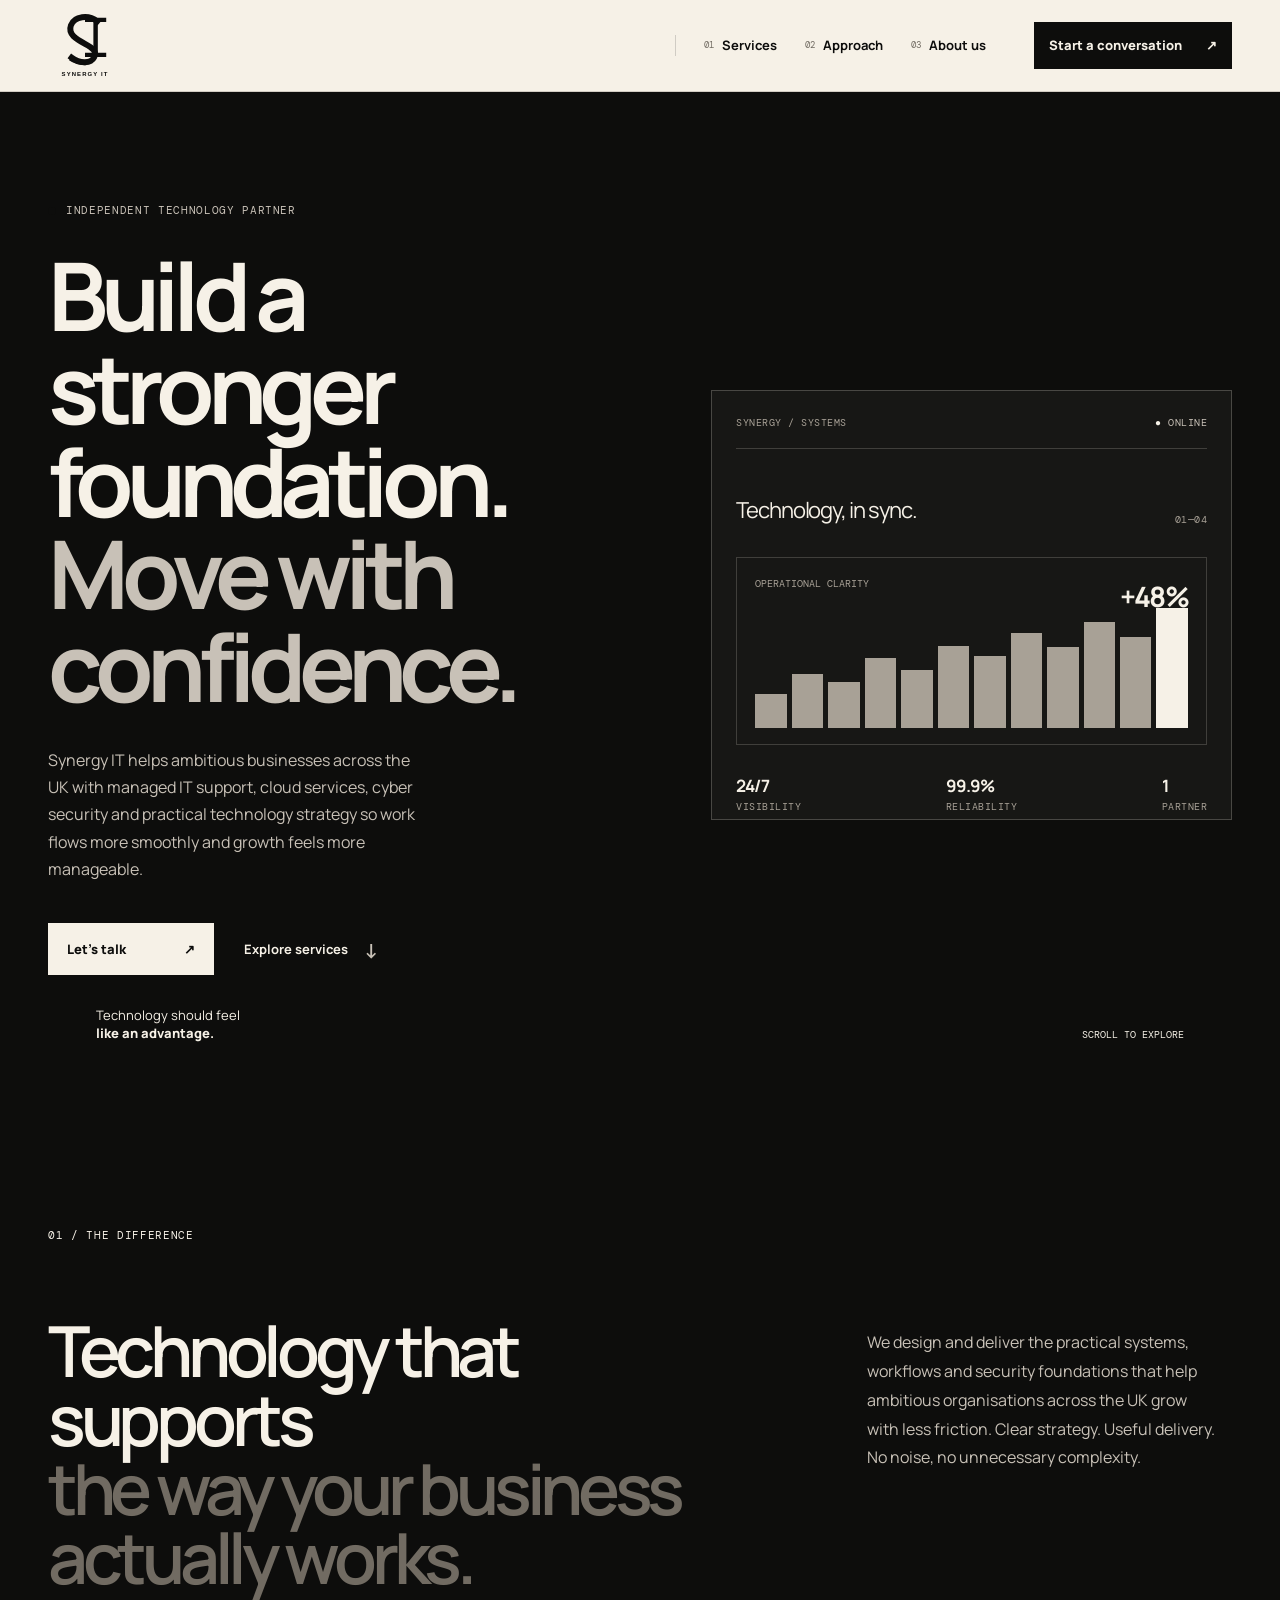
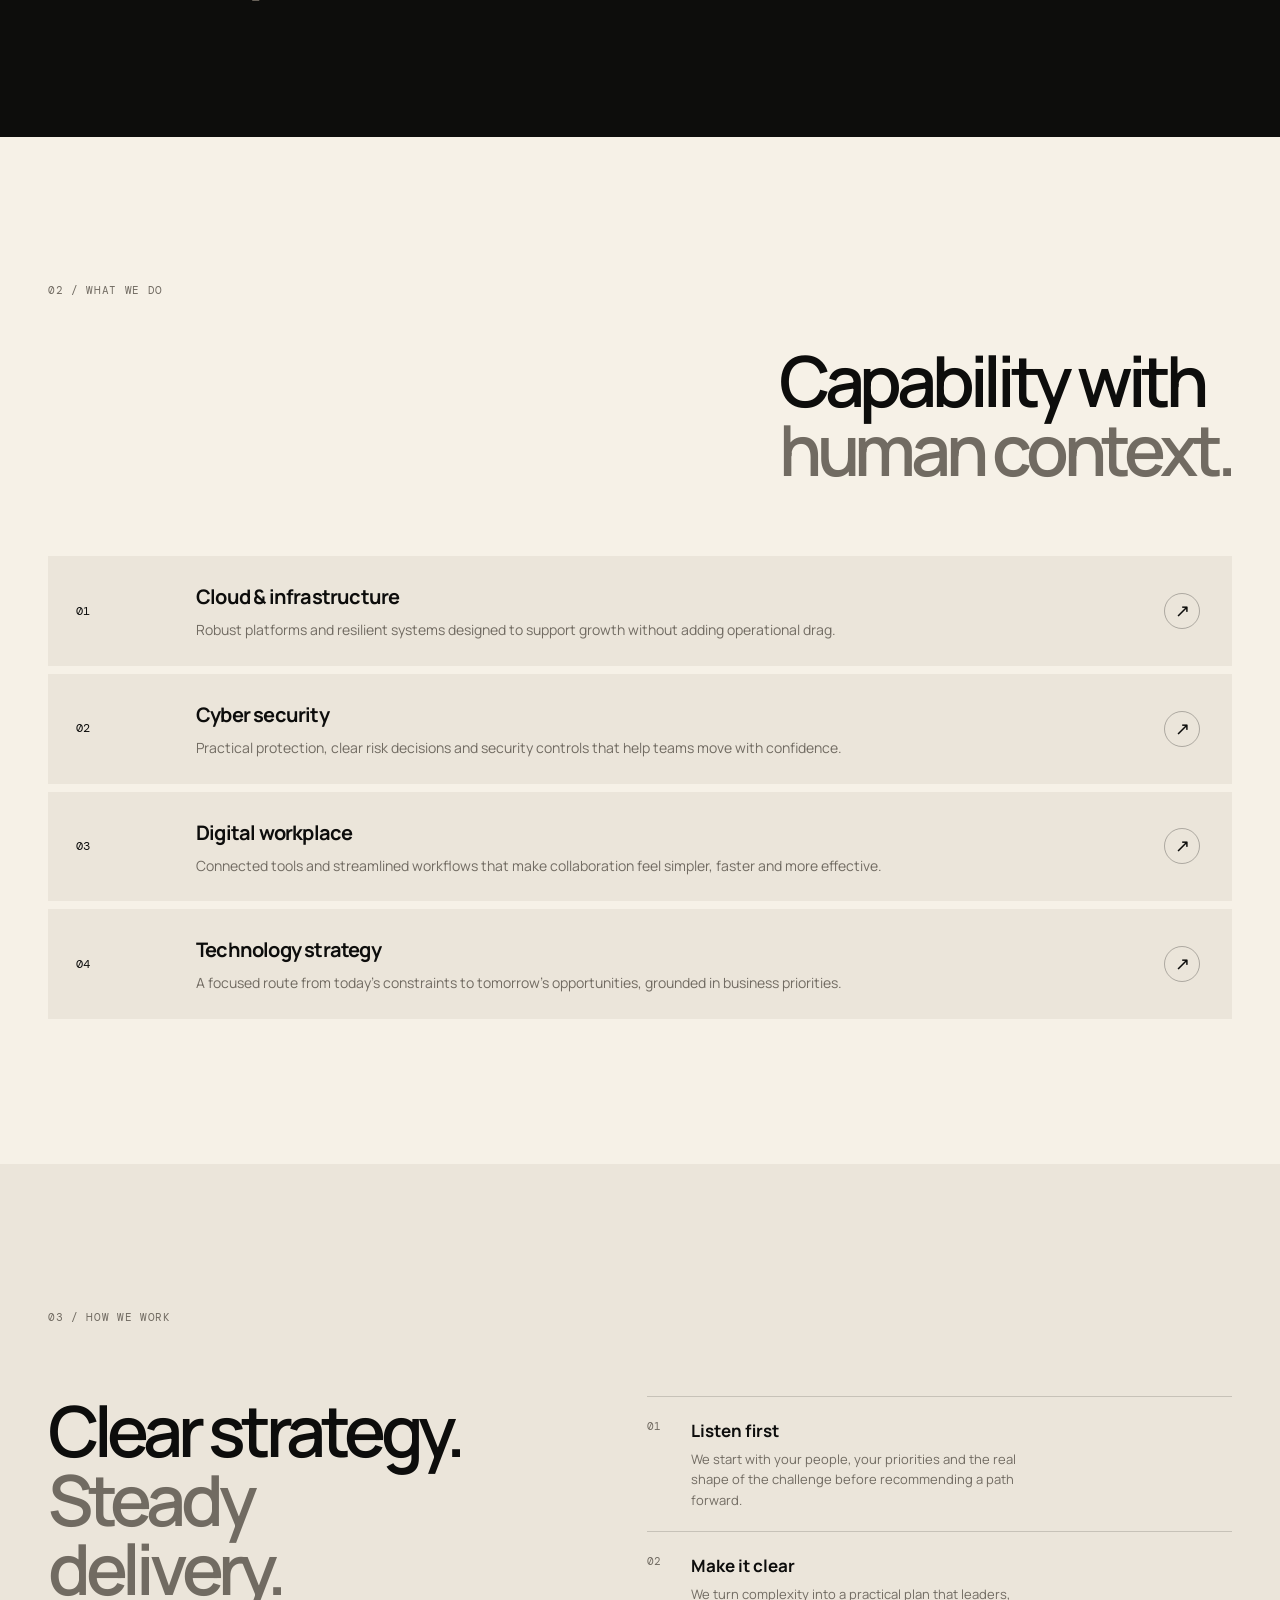
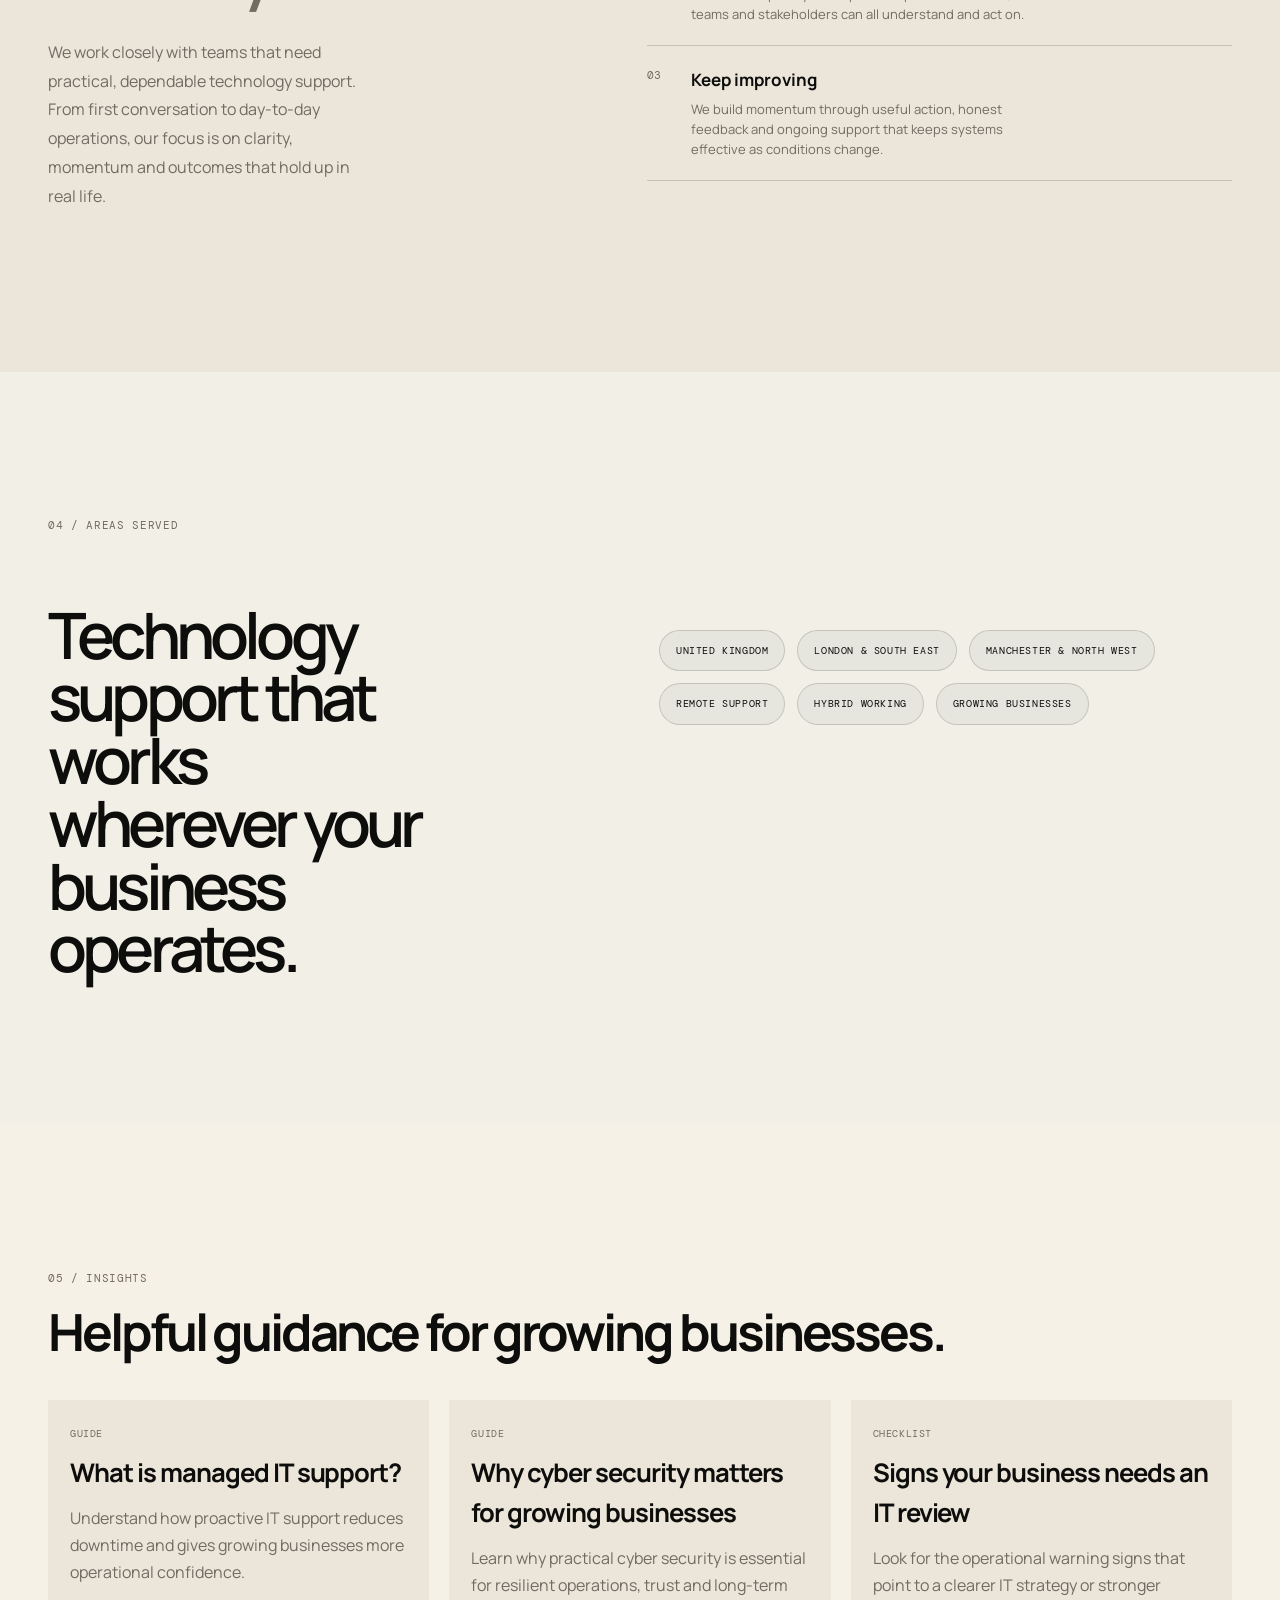
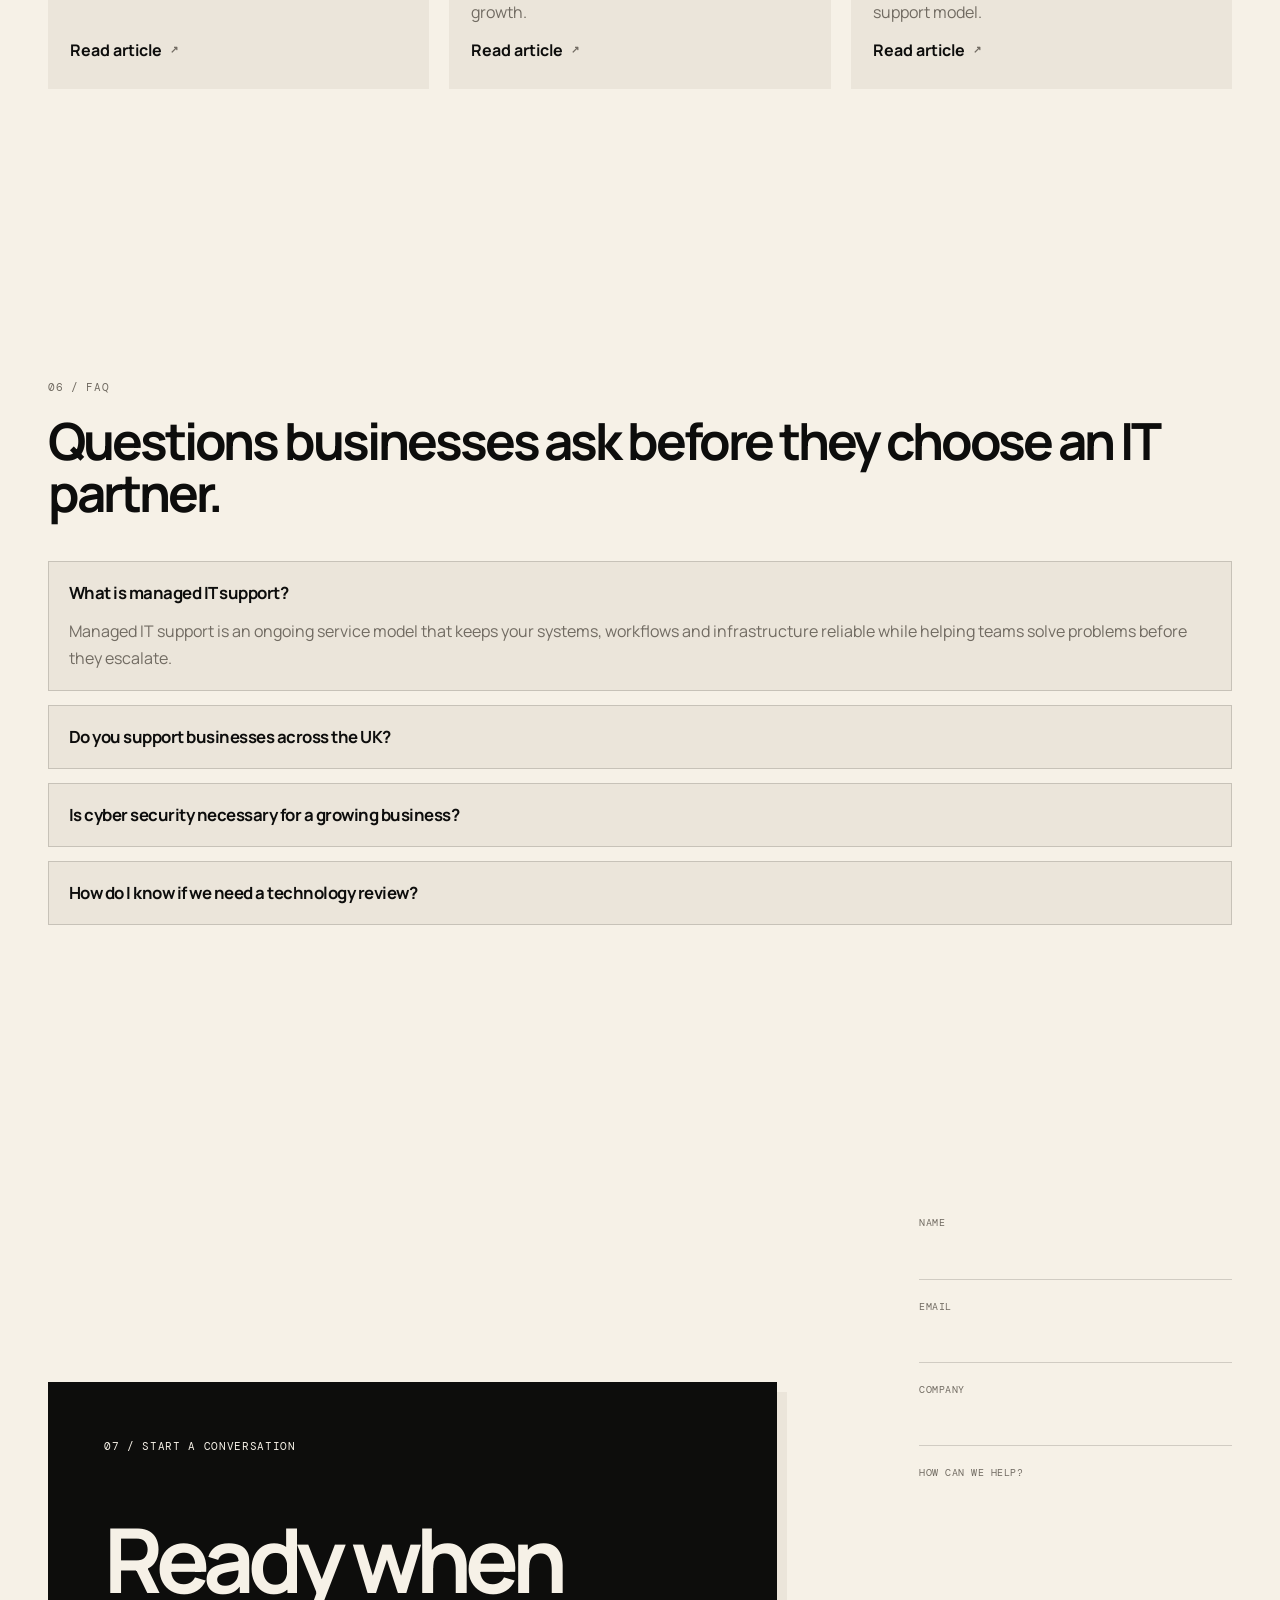
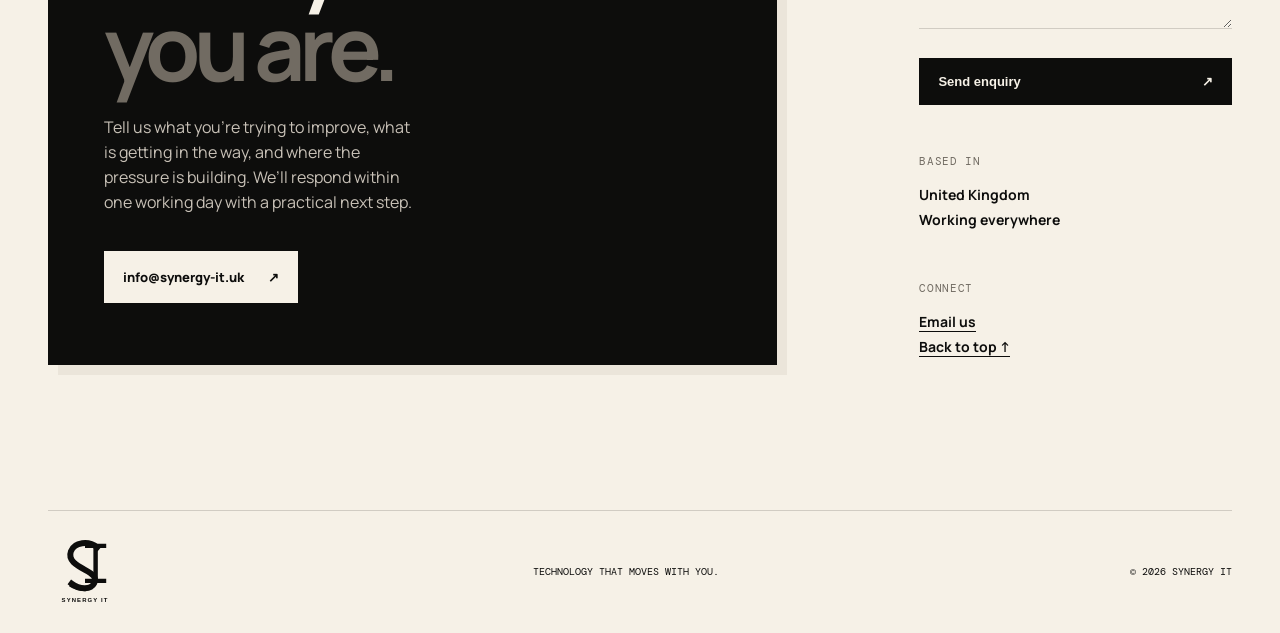
==== commit 9b8de740: "feat: Enhance website content and structure with new service insights and FAQs" ====
--- a/index.html
+++ b/index.html
@@ -100,7 +100,7 @@
         <div class="hero-copy">
           <p class="eyebrow"><span class="eyebrow-dot"></span> Independent technology partner</p>
           <h1>Build a stronger foundation.<br /><em>Move with confidence.</em></h1>
-          <p class="hero-intro">Synergy IT helps ambitious teams align people, process and technology so work flows more smoothly and growth feels more manageable.</p>
+          <p class="hero-intro">Synergy IT helps ambitious businesses across the UK with managed IT support, cloud services, cyber security and practical technology strategy so work flows more smoothly and growth feels more manageable.</p>
           <div class="hero-actions">
             <a class="button" href="#contact">Let’s talk <span aria-hidden="true">↗</span></a>
             <a class="text-link" href="#services">Explore services <span aria-hidden="true">↓</span></a>
@@ -122,7 +122,7 @@
         <div class="section-kicker">01 / The difference</div>
         <div class="statement-content">
           <h2>Technology that supports<br /><span>the way your business actually works.</span></h2>
-          <p>We design and deliver the practical systems, workflows and security foundations that help ambitious organisations grow with less friction. Clear strategy. Useful delivery. No noise, no unnecessary complexity.</p>
+          <p>We design and deliver the practical systems, workflows and security foundations that help ambitious organisations across the UK grow with less friction. Clear strategy. Useful delivery. No noise, no unnecessary complexity.</p>
         </div>
       </section>
 
@@ -135,22 +135,22 @@
           <article class="service-item">
             <div class="service-number">01</div>
             <div><h3>Cloud &amp; infrastructure</h3><p>Robust platforms and resilient systems designed to support growth without adding operational drag.</p></div>
-            <a href="#contact" aria-label="Learn more about cloud and infrastructure">↗</a>
+            <a href="cloud-infrastructure-services.html" aria-label="Learn more about cloud and infrastructure">↗</a>
           </article>
           <article class="service-item">
             <div class="service-number">02</div>
             <div><h3>Cyber security</h3><p>Practical protection, clear risk decisions and security controls that help teams move with confidence.</p></div>
-            <a href="#contact" aria-label="Learn more about cyber security">↗</a>
+            <a href="cyber-security-for-businesses.html" aria-label="Learn more about cyber security">↗</a>
           </article>
           <article class="service-item">
             <div class="service-number">03</div>
             <div><h3>Digital workplace</h3><p>Connected tools and streamlined workflows that make collaboration feel simpler, faster and more effective.</p></div>
-            <a href="#contact" aria-label="Learn more about digital workplace">↗</a>
+            <a href="digital-workplace-solutions.html" aria-label="Learn more about digital workplace">↗</a>
           </article>
           <article class="service-item">
             <div class="service-number">04</div>
             <div><h3>Technology strategy</h3><p>A focused route from today’s constraints to tomorrow’s opportunities, grounded in business priorities.</p></div>
-            <a href="#contact" aria-label="Learn more about technology strategy">↗</a>
+            <a href="technology-strategy.html" aria-label="Learn more about technology strategy">↗</a>
           </article>
         </div>
       </section>
@@ -173,17 +173,66 @@
           <div><h2>Technology support that works<br /><span>wherever your business operates.</span></h2></div>
           <div class="areas-list">
             <span>United Kingdom</span>
-            <span>Remote teams</span>
+            <span>London &amp; South East</span>
+            <span>Manchester &amp; North West</span>
+            <span>Remote support</span>
             <span>Hybrid working</span>
             <span>Growing businesses</span>
-            <span>Operational resilience</span>
           </div>
+        </div>
+      </section>
+
+      <section class="resources section-pad" id="resources">
+        <div class="section-kicker">05 / Insights</div>
+        <h2>Helpful guidance for growing businesses.</h2>
+        <div class="resource-grid">
+          <article class="resource-card">
+            <span>Guide</span>
+            <h3>What is managed IT support?</h3>
+            <p>Understand how proactive IT support reduces downtime and gives growing businesses more operational confidence.</p>
+            <a href="what-is-managed-it-support.html">Read article <span aria-hidden="true">↗</span></a>
+          </article>
+          <article class="resource-card">
+            <span>Guide</span>
+            <h3>Why cyber security matters for growing businesses</h3>
+            <p>Learn why practical cyber security is essential for resilient operations, trust and long-term growth.</p>
+            <a href="why-cyber-security-matters.html">Read article <span aria-hidden="true">↗</span></a>
+          </article>
+          <article class="resource-card">
+            <span>Checklist</span>
+            <h3>Signs your business needs an IT review</h3>
+            <p>Look for the operational warning signs that point to a clearer IT strategy or stronger support model.</p>
+            <a href="signs-your-business-needs-it-review.html">Read article <span aria-hidden="true">↗</span></a>
+          </article>
+        </div>
+      </section>
+
+      <section class="faq section-pad" id="faq">
+        <div class="section-kicker">06 / FAQ</div>
+        <h2>Questions businesses ask before they choose an IT partner.</h2>
+        <div class="faq-list-block">
+          <details open>
+            <summary>What is managed IT support?</summary>
+            <p>Managed IT support is an ongoing service model that keeps your systems, workflows and infrastructure reliable while helping teams solve problems before they escalate.</p>
+          </details>
+          <details>
+            <summary>Do you support businesses across the UK?</summary>
+            <p>Yes. We support businesses across the UK with remote, hybrid and office-based setups, including remote support for growing teams.</p>
+          </details>
+          <details>
+            <summary>Is cyber security necessary for a growing business?</summary>
+            <p>Yes. Cyber security is a foundational business risk issue, and practical controls matter just as much as technology itself.</p>
+          </details>
+          <details>
+            <summary>How do I know if we need a technology review?</summary>
+            <p>If your team is dealing with recurring issues, unclear responsibilities or slow growth caused by technology friction, a review can help clarify the next step.</p>
+          </details>
         </div>
       </section>
 
       <section class="contact section-pad" id="contact">
         <div class="contact-panel">
-          <div class="section-kicker">05 / Start a conversation</div>
+          <div class="section-kicker">07 / Start a conversation</div>
           <h2>Ready when<br /><em>you are.</em></h2>
           <p>Tell us what you’re trying to improve, what is getting in the way, and where the pressure is building. We’ll respond within one working day with a practical next step.</p>
           <a class="button button-light" href="mailto:info@synergy-it.uk">info@synergy-it.uk <span aria-hidden="true">↗</span></a>
--- a/styles.css
+++ b/styles.css
@@ -45,6 +45,34 @@
 .hero-foot { align-items: end; bottom: 40px; display: flex; grid-column: 1 / -1; justify-content: space-between; left: 48px; position: absolute; right: 48px; }.hero-foot p { font-size: 13px; line-height: 1.35; margin: 0; }.hero-foot strong { font-weight: 800; }.scroll-note { align-items: center; display: flex; font-family: var(--mono); font-size: 10px; gap: 12px; text-transform: uppercase; }.scroll-line { background: var(--coral); height: 1px; width: 42px; }
 .section-pad { margin: 0 auto; max-width: 1320px; padding: 145px 48px; }.statement { background: var(--ink); color: var(--paper); max-width: none; padding-left: max(48px, calc((100vw - 1224px) / 2)); padding-right: max(48px, calc((100vw - 1224px) / 2)); }.statement .section-kicker { color: var(--mint); }.statement-content { display: grid; gap: 12%; grid-template-columns: 1.3fr .7fr; padding-top: 72px; }.statement h2, .section-heading h2, .approach h2 { font-size: clamp(3rem, 5.5vw, 5.6rem); font-weight: 600; margin-bottom: 0; }.statement h2 span, .approach h2 span { color: var(--mint); }.statement-content p { color: #b7c2bb; font-size: 16px; line-height: 1.8; margin: 12px 0 0; max-width: 350px; }
 .section-heading { display: flex; justify-content: space-between; }.section-heading h2 { margin-top: 64px; }.service-list { border-top: 1px solid var(--line); margin-top: 90px; }.service-item { align-items: center; border-bottom: 1px solid var(--line); display: grid; gap: 30px; grid-template-columns: 90px 1fr 40px; padding: 28px 0; }.service-number { color: var(--coral); font-family: var(--mono); font-size: 12px; }.service-item h3 { font-size: 20px; letter-spacing: -.04em; margin: 0 0 7px; }.service-item p { color: var(--muted); font-size: 14px; margin: 0; }.service-item > a { align-items: center; border: 1px solid var(--line); border-radius: 50%; display: flex; font-size: 18px; height: 36px; justify-content: center; transition: background .2s, color .2s; width: 36px; }.service-item > a:hover { background: var(--coral); border-color: var(--coral); }
+
+.page-shell { margin: 0 auto; max-width: 1200px; padding: 96px 48px 120px; }
+.service-page { background: var(--paper); }
+.service-hero { max-width: 800px; padding-bottom: 40px; }
+.service-hero .eyebrow { margin-bottom: 20px; }
+.service-hero h1 { font-size: clamp(3rem, 6vw, 5.5rem); margin-bottom: 22px; }
+.service-hero p { color: var(--muted); font-size: 1.05rem; line-height: 1.75; max-width: 700px; }
+.service-content { border-top: 1px solid var(--line); display: grid; gap: 42px; grid-template-columns: .9fr 1.1fr; padding-top: 54px; }
+.service-content h2, .service-faq h2, .cta-panel h2 { letter-spacing: -.06em; line-height: 1.02; margin: 0; }
+.service-content h2 { font-size: clamp(2.2rem, 4vw, 4rem); }
+.service-text { display: grid; gap: 18px; }
+.service-text p { color: var(--muted); font-size: 1rem; line-height: 1.8; margin: 0; }
+.service-grid { display: grid; gap: 20px; grid-template-columns: repeat(3, minmax(0, 1fr)); margin-top: 64px; }
+.service-grid article { background: #ebe5da; padding: 28px 24px; }
+.service-grid span { color: var(--coral); display: inline-block; font-family: var(--mono); font-size: 12px; margin-bottom: 10px; }
+.service-grid h3 { font-size: 1.45rem; letter-spacing: -.04em; margin: 0 0 10px; }
+.service-grid p { color: var(--muted); line-height: 1.7; margin: 0; }
+.service-faq { border-top: 1px solid var(--line); margin-top: 72px; padding-top: 54px; }
+.service-faq h2 { font-size: clamp(2rem, 3vw, 3.4rem); margin-top: 18px; }
+.faq-list { display: grid; gap: 18px; margin-top: 36px; }
+.faq-list div { border-bottom: 1px solid var(--line); padding-bottom: 18px; }
+.faq-list h3 { font-size: 1.1rem; letter-spacing: -.03em; margin: 0 0 8px; }
+.faq-list p { color: var(--muted); line-height: 1.7; margin: 0; }
+.cta-panel { background: var(--ink); color: var(--paper); display: flex; gap: 36px; justify-content: space-between; margin-top: 72px; padding: 38px 36px; }
+.cta-panel .section-kicker { color: var(--mint); }
+.cta-panel h2 { font-size: clamp(2rem, 3vw, 3rem); max-width: 560px; }
+.cta-panel .button { margin-top: 10px; }
+
 .approach { background: #dce8dd; max-width: none; padding-left: max(48px, calc((100vw - 1224px) / 2)); padding-right: max(48px, calc((100vw - 1224px) / 2)); }.approach-layout { display: grid; gap: 14%; grid-template-columns: .85fr 1.15fr; padding-top: 70px; }.approach-layout > div:first-child p { color: var(--muted); line-height: 1.8; margin-top: 35px; max-width: 330px; }.principles { border-top: 1px solid var(--line); }.principle { border-bottom: 1px solid var(--line); display: grid; grid-template-columns: 44px 1fr; padding: 21px 0; }.principle span { color: var(--coral); font-family: var(--mono); font-size: 11px; }.principle strong { font-size: 17px; }.principle p { color: var(--muted); font-size: 13px; grid-column: 2; margin: 5px 0 0; max-width: 340px; }
 .areas { background: #f1efe6; max-width: none; padding-left: max(48px, calc((100vw - 1224px) / 2)); padding-right: max(48px, calc((100vw - 1224px) / 2)); }.areas-layout { display: grid; gap: 12%; grid-template-columns: .9fr 1.1fr; padding-top: 70px; }.areas h2 { font-size: clamp(2.8rem, 5vw, 5rem); font-weight: 600; letter-spacing: -.075em; line-height: .98; margin-bottom: 0; }.areas h2 span { color: var(--coral); }.areas-list { align-content: start; display: flex; flex-wrap: wrap; gap: 12px; padding-top: 26px; }.areas-list span { background: rgba(23, 35, 30, .04); border: 1px solid var(--line); border-radius: 999px; color: var(--ink); display: inline-flex; font-family: var(--mono); font-size: 10px; letter-spacing: .06em; padding: 12px 16px; text-transform: uppercase; }
 .contact { align-items: end; display: grid; gap: 12%; grid-template-columns: 1.4fr .6fr; }.contact-panel { background: var(--ink); color: var(--paper); padding: 56px 56px 62px; }.contact-panel .section-kicker { color: var(--mint); }.contact h2 { font-size: clamp(3.8rem, 7vw, 7rem); margin: 60px 0 25px; }.contact h2 em { color: var(--coral); font-style: normal; }.contact-panel p { color: #b7c2bb; max-width: 320px; }.button-light { background: var(--acid); border-color: var(--acid); margin-top: 20px; }.button-light:hover { background: var(--coral); border-color: var(--coral); }.contact-details { display: grid; gap: 48px; padding-bottom: 5px; }.detail-label { display: block; margin-bottom: 12px; }.contact-details strong { font-size: 14px; line-height: 1.8; }.contact-details a { border-bottom: 1px solid var(--coral); }.site-footer { align-items: center; border-top: 1px solid var(--line); display: flex; font-family: var(--mono); font-size: 10px; justify-content: space-between; margin: 0 48px; padding: 24px 0; text-transform: uppercase; }.site-footer .brand { font-family: var(--sans); font-size: 16px; text-transform: none; }.site-footer p { margin: 0; }.mobile-menu { background: var(--ink); color: var(--paper); display: grid; gap: 4px; left: 0; padding: 28px 24px; position: absolute; right: 0; top: 72px; z-index: 5; }.mobile-menu a { border-bottom: 1px solid rgba(244,244,237,.2); font-size: 20px; padding: 14px 0; }.mobile-menu a:last-child { border: 0; color: var(--acid); }
@@ -119,7 +147,53 @@
 .hero-panel-title { align-items: end; font-family: var(--sans); font-size: 22px; letter-spacing: -.05em; padding: 44px 0 30px; text-transform: none; }.hero-panel-title strong { color: #a8a196; font-family: var(--mono); font-size: 10px; font-weight: 400; letter-spacing: .04em; }
 .hero-panel-chart { border: 1px solid rgba(246, 241, 231, .18); padding: 18px 18px 16px; position: relative; }.chart-label { color: #a8a196; display: block; font-family: var(--mono); font-size: 10px; text-transform: uppercase; }.chart-bars { align-items: end; display: flex; gap: 5px; height: 120px; margin-top: 16px; }.chart-bars i { background: #a8a196; display: block; flex: 1; height: 28%; }.chart-bars i:nth-child(2) { height: 45%; }.chart-bars i:nth-child(3) { height: 38%; }.chart-bars i:nth-child(4) { height: 58%; }.chart-bars i:nth-child(5) { height: 48%; }.chart-bars i:nth-child(6) { height: 68%; }.chart-bars i:nth-child(7) { height: 60%; }.chart-bars i:nth-child(8) { height: 79%; }.chart-bars i:nth-child(9) { height: 67%; }.chart-bars i:nth-child(10) { height: 88%; }.chart-bars i:nth-child(11) { height: 76%; }.chart-bars i:nth-child(12) { background: var(--paper); height: 100%; }.chart-value { color: var(--paper); font-size: 28px; font-weight: 700; letter-spacing: -.06em; position: absolute; right: 18px; top: 17px; }.hero-panel-bottom { color: #a8a196; gap: 12px; padding-top: 28px; }.hero-panel-bottom b { color: var(--paper); display: block; font-family: var(--sans); font-size: 17px; letter-spacing: -.05em; }
 .services { background: var(--paper); }.service-list { border: 0; display: grid; gap: 8px; margin-top: 72px; }.service-item { background: #ebe5da; border: 0; padding: 25px 28px; transition: background .2s ease, transform .2s ease; }.service-item:hover { background: #e0d8ca; transform: translateX(6px); }.service-item > a { border-color: rgba(13, 13, 12, .28); }.service-item > a:hover { transform: rotate(45deg); }
+
+.page-shell { margin: 0 auto; max-width: 1200px; padding: 96px 48px 120px; }
+.service-page { background: var(--paper); }
+.service-hero { max-width: 800px; padding-bottom: 40px; }
+.service-hero .eyebrow { margin-bottom: 20px; }
+.service-hero h1 { font-size: clamp(3rem, 6vw, 5.5rem); margin-bottom: 22px; }
+.service-hero p { color: var(--muted); font-size: 1.05rem; line-height: 1.75; max-width: 700px; }
+.service-content { border-top: 1px solid var(--line); display: grid; gap: 42px; grid-template-columns: .9fr 1.1fr; padding-top: 54px; }
+.service-content h2, .service-faq h2, .cta-panel h2 { letter-spacing: -.06em; line-height: 1.02; margin: 0; }
+.service-content h2 { font-size: clamp(2.2rem, 4vw, 4rem); }
+.service-text { display: grid; gap: 18px; }
+.service-text p { color: var(--muted); font-size: 1rem; line-height: 1.8; margin: 0; }
+.service-grid { display: grid; gap: 20px; grid-template-columns: repeat(3, minmax(0, 1fr)); margin-top: 64px; }
+.service-grid article { background: #ebe5da; padding: 28px 24px; }
+.service-grid span { color: var(--coral); display: inline-block; font-family: var(--mono); font-size: 12px; margin-bottom: 10px; }
+.service-grid h3 { font-size: 1.45rem; letter-spacing: -.04em; margin: 0 0 10px; }
+.service-grid p { color: var(--muted); line-height: 1.7; margin: 0; }
+.service-faq { border-top: 1px solid var(--line); margin-top: 72px; padding-top: 54px; }
+.service-faq h2 { font-size: clamp(2rem, 3vw, 3.4rem); margin-top: 18px; }
+.faq-list { display: grid; gap: 18px; margin-top: 36px; }
+.faq-list div { border-bottom: 1px solid var(--line); padding-bottom: 18px; }
+.faq-list h3 { font-size: 1.1rem; letter-spacing: -.03em; margin: 0 0 8px; }
+.faq-list p { color: var(--muted); line-height: 1.7; margin: 0; }
+.cta-panel { background: var(--ink); color: var(--paper); display: flex; gap: 36px; justify-content: space-between; margin-top: 72px; padding: 38px 36px; }
+.cta-panel .section-kicker { color: var(--mint); }
+.cta-panel h2 { font-size: clamp(2rem, 3vw, 3rem); max-width: 560px; }
+.cta-panel .button { margin-top: 10px; }
+
+.resources h2, .faq h2 { font-size: clamp(2.5rem, 4vw, 4.4rem); letter-spacing: -.06em; line-height: 1.02; margin-top: 18px; }
+.resource-grid { display: grid; gap: 20px; grid-template-columns: repeat(3, minmax(0, 1fr)); margin-top: 42px; }
+.resource-card { background: #ebe5da; display: flex; flex-direction: column; gap: 12px; padding: 26px 22px; }
+.resource-card span { color: var(--muted); font-family: var(--mono); font-size: 10px; letter-spacing: .06em; text-transform: uppercase; }
+.resource-card h3 { font-size: 1.6rem; letter-spacing: -.04em; margin: 0; }
+.resource-card p { color: var(--muted); line-height: 1.7; margin: 0; }
+.resource-card a { align-items: center; display: inline-flex; gap: 8px; margin-top: auto; font-weight: 700; }
+.faq-list-block { display: grid; gap: 14px; margin-top: 32px; }
+.faq-list-block details { background: #ebe5da; border: 1px solid var(--line); padding: 18px 20px; }
+.faq-list-block summary { cursor: pointer; font-size: 1.05rem; font-weight: 700; letter-spacing: -.03em; list-style: none; }
+.faq-list-block summary::-webkit-details-marker { display: none; }
+.faq-list-block p { color: var(--muted); line-height: 1.7; margin: 12px 0 0; }
+
 .approach { background: #ebe5da; }.contact-panel { box-shadow: 10px 10px 0 #ebe5da; }
+
+@media (max-width: 800px) {
+  .resource-grid { grid-template-columns: 1fr; }
+  .cta-panel { align-items: flex-start; flex-direction: column; }
+}
 
 @media (max-width: 800px) {
 	.hero { padding-left: 24px; padding-right: 24px; }
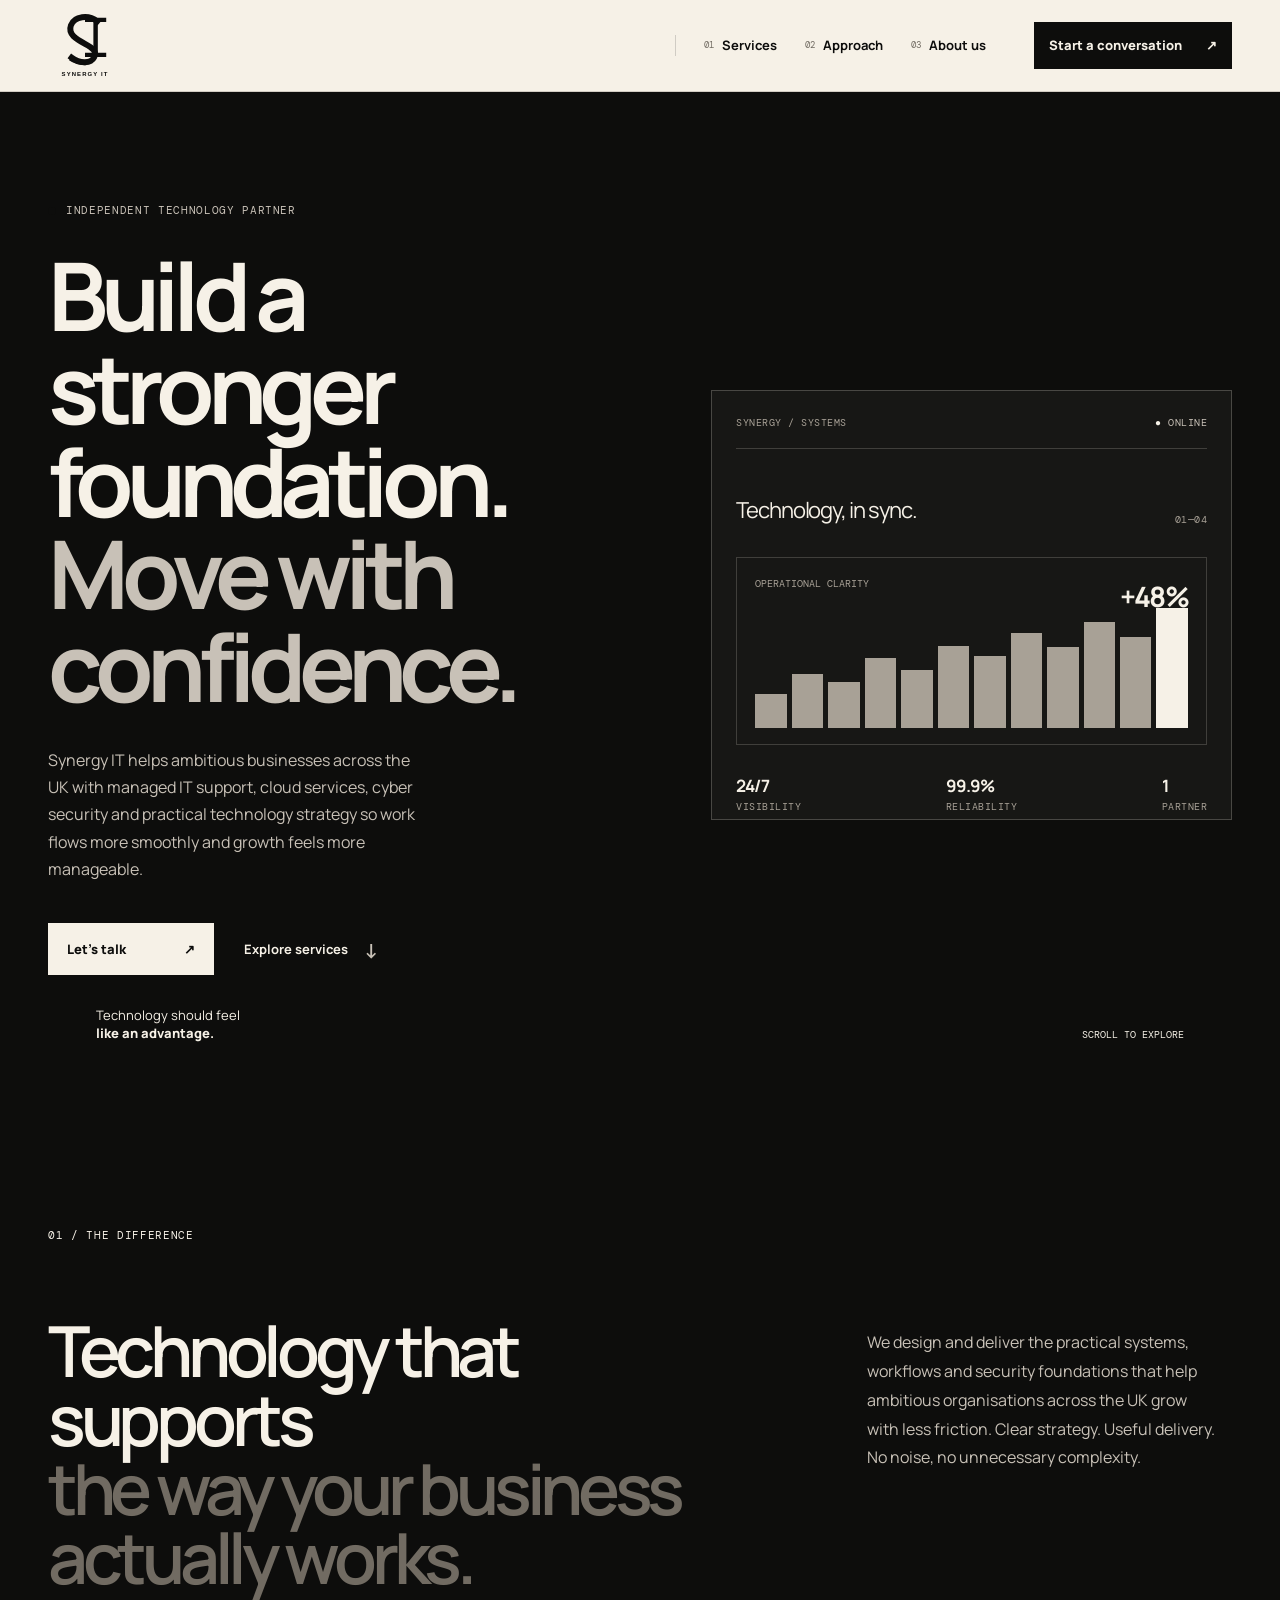
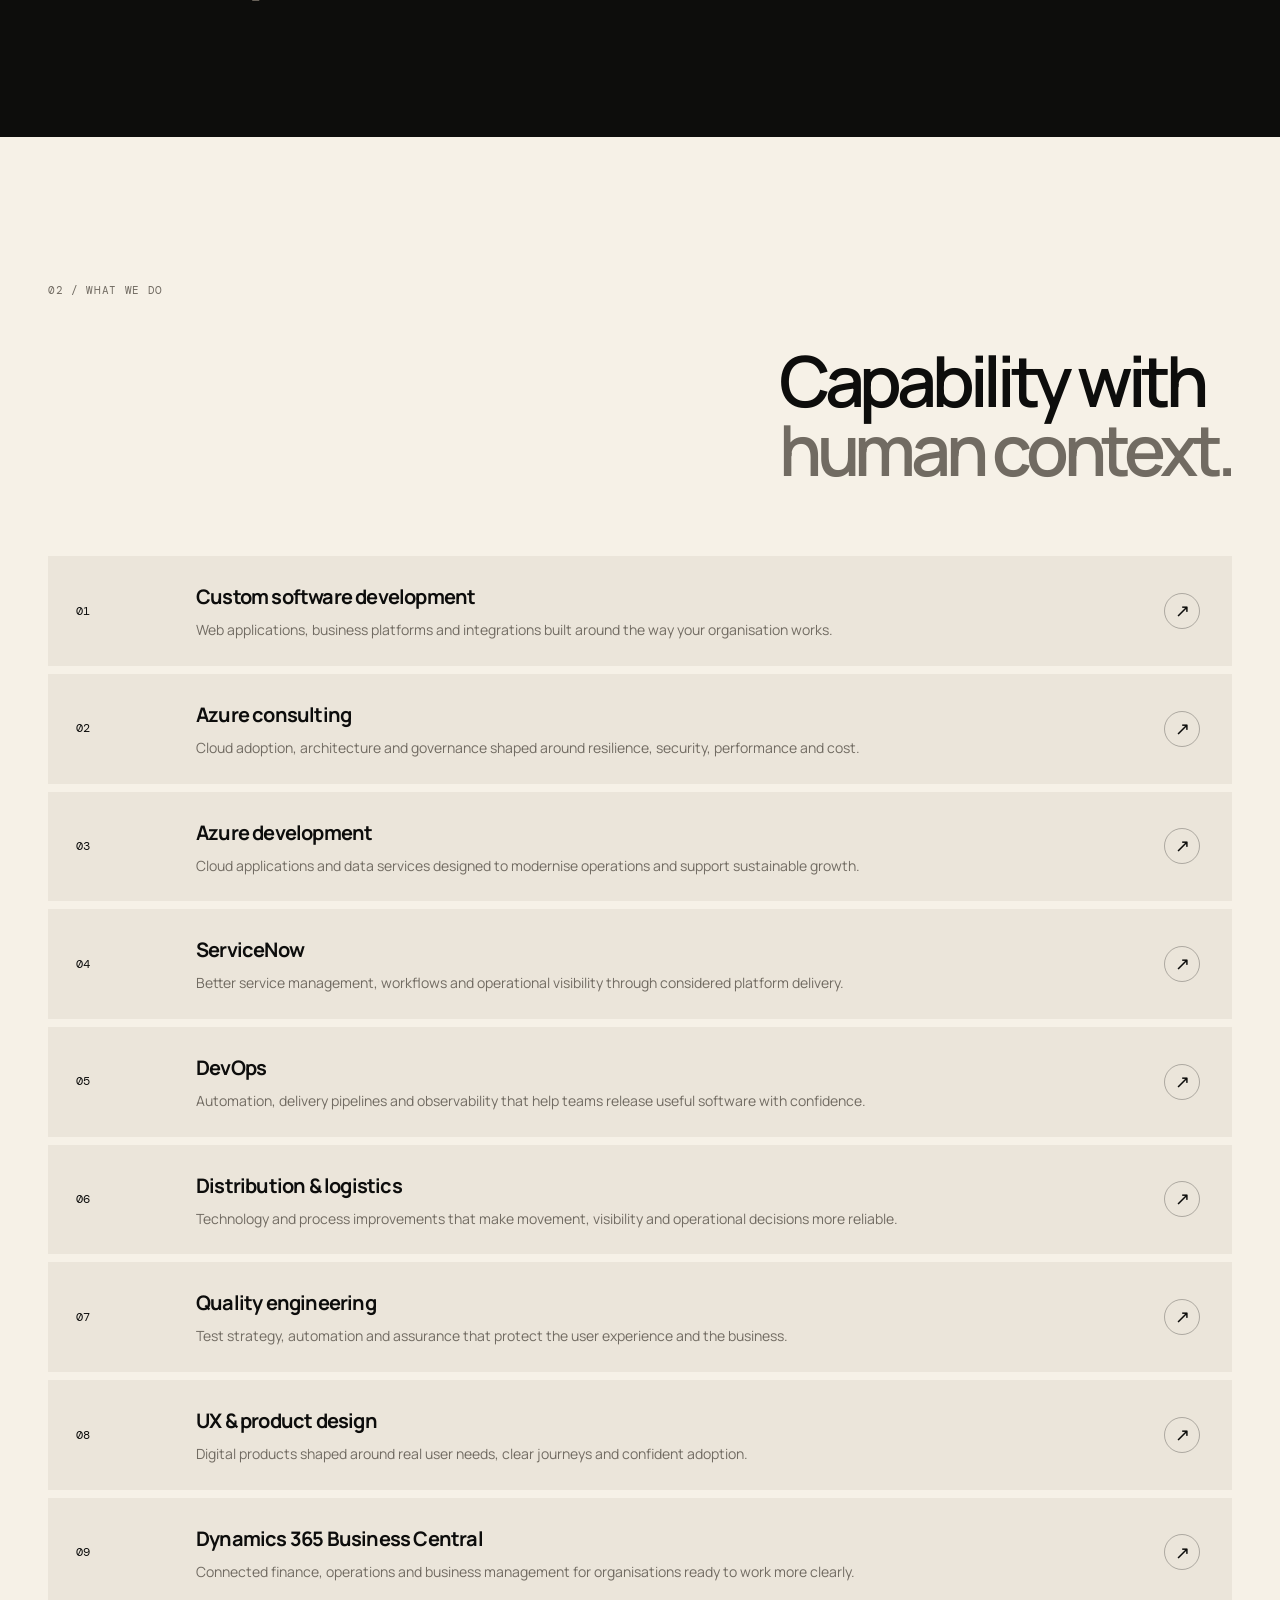
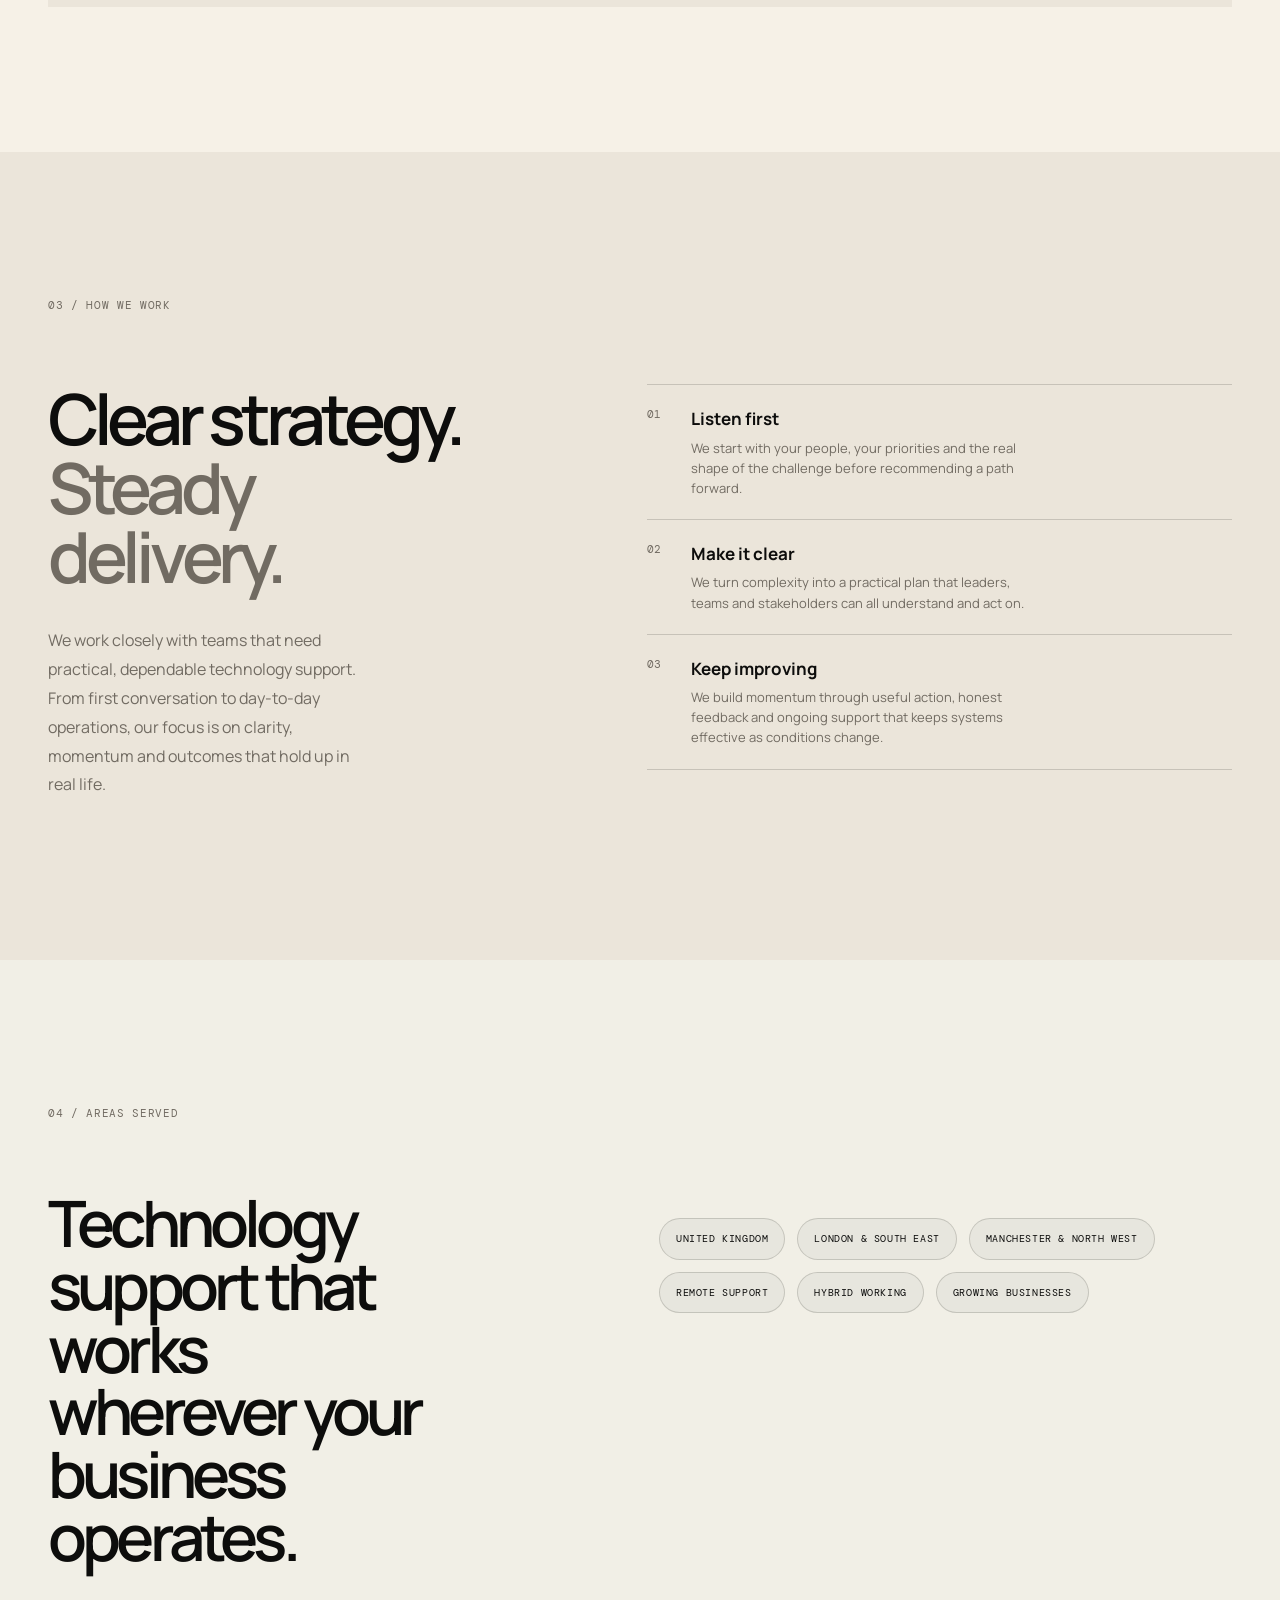
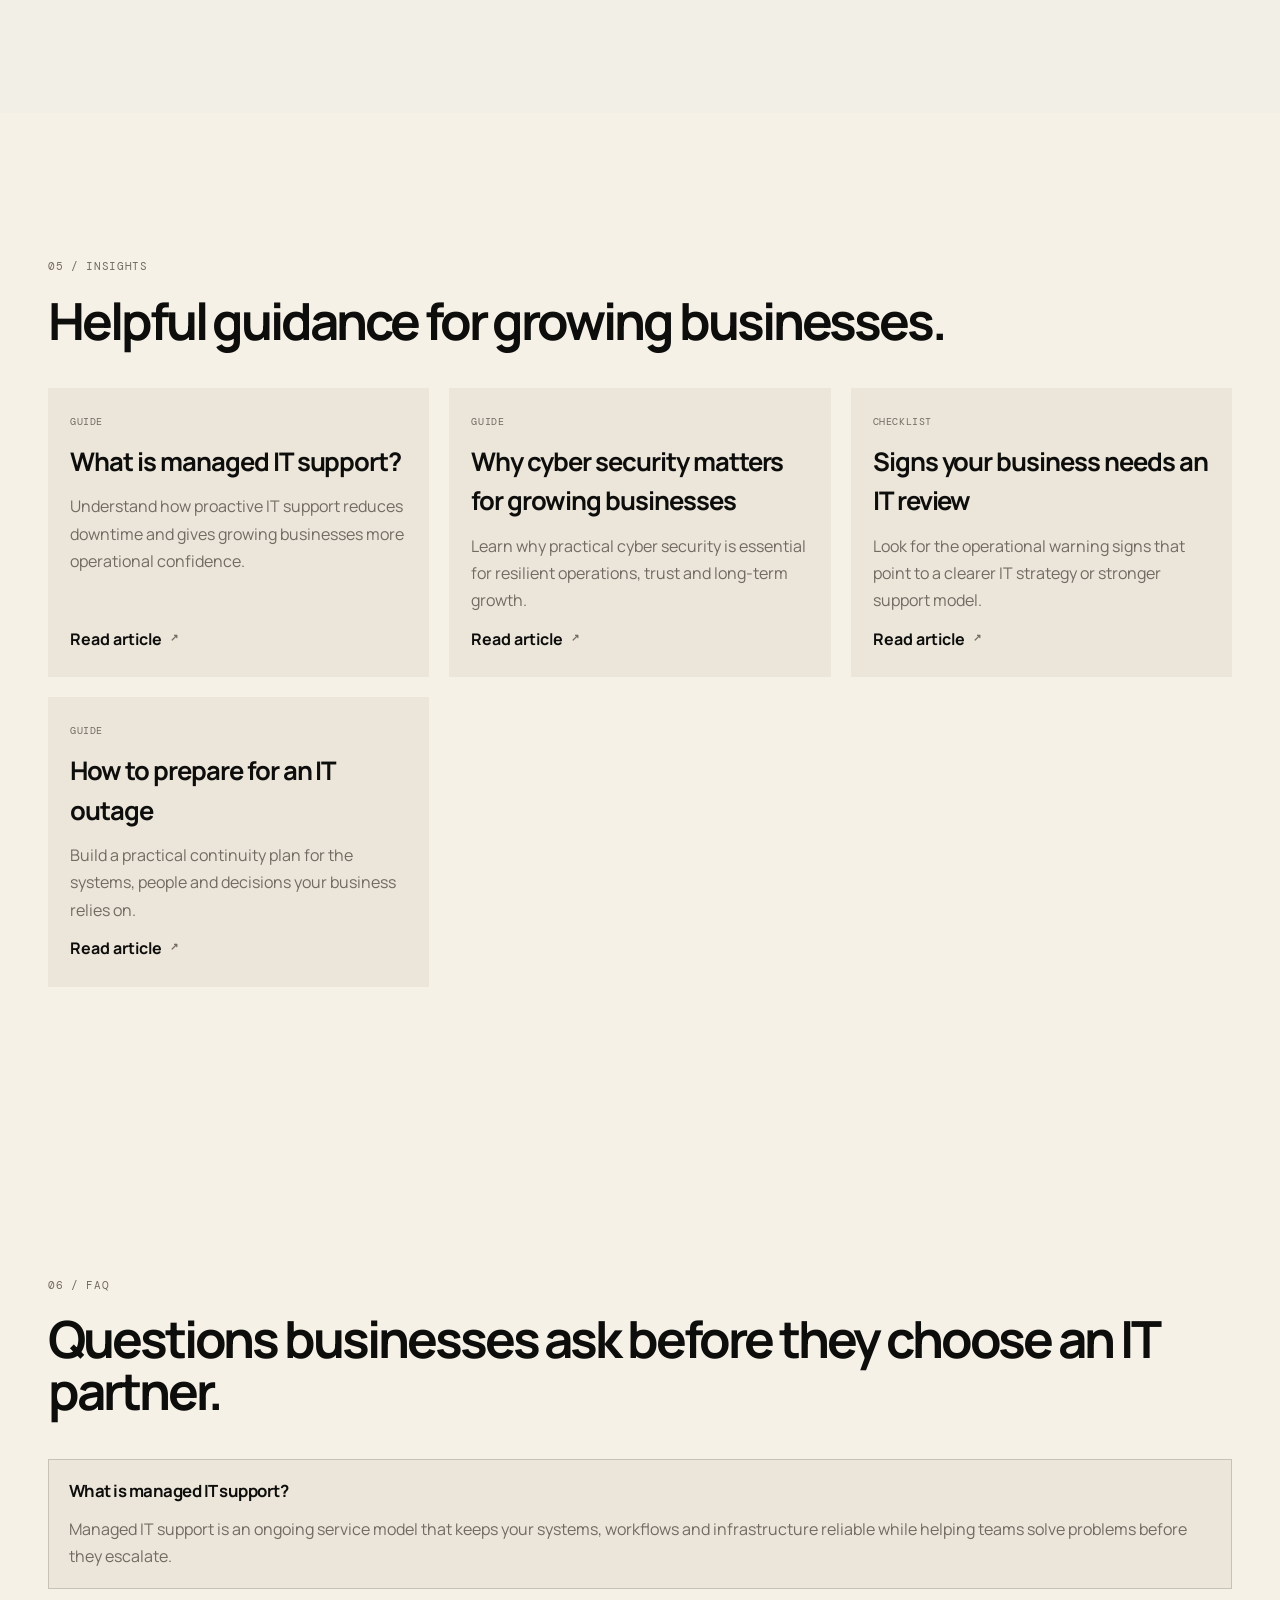
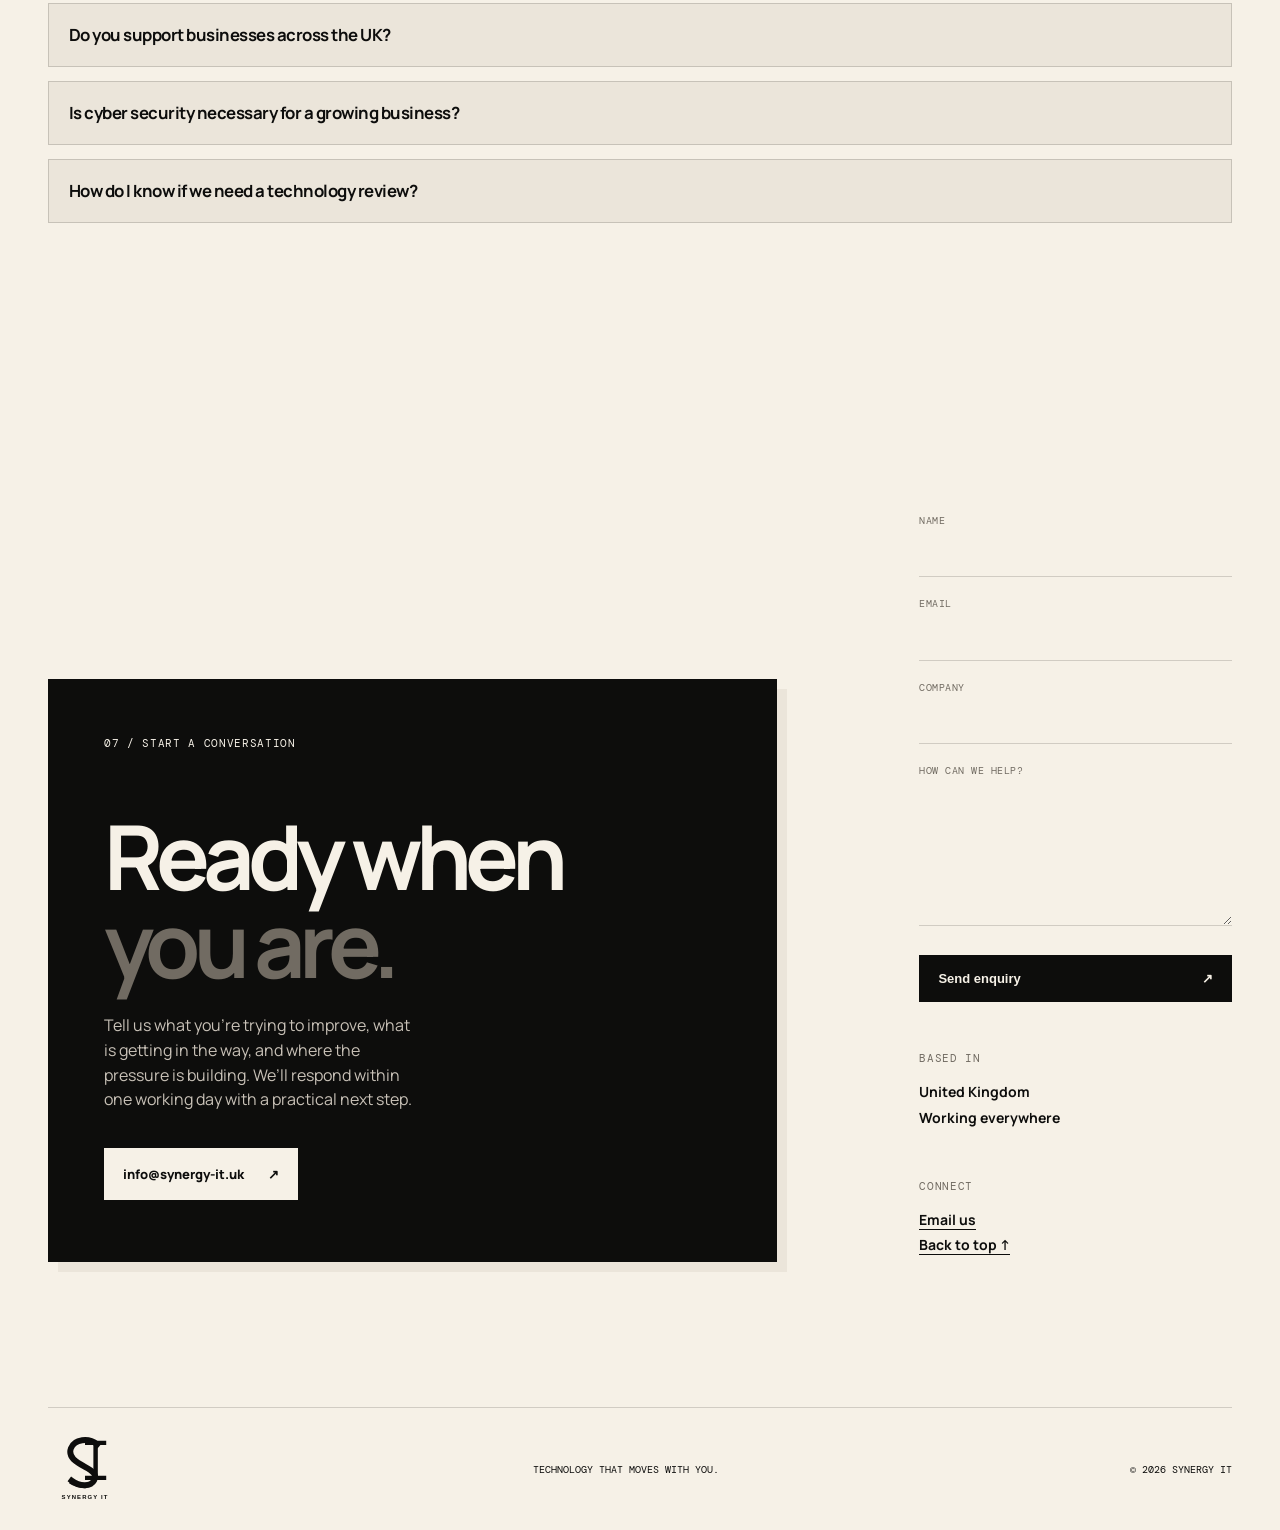
==== commit 3aa5c8ed: "feat: Update website content and structure with new service offerings and SEO enhancements" ====
--- a/index.html
+++ b/index.html
@@ -3,22 +3,22 @@
   <head>
     <meta charset="UTF-8" />
     <meta name="viewport" content="width=device-width, initial-scale=1.0" />
-    <title>Synergy IT | Managed IT Services &amp; Technology Strategy in the UK</title>
-    <meta name="description" content="Synergy IT supports ambitious businesses across the UK with cloud infrastructure, cyber security, digital workplace solutions and practical technology strategy." />
-    <meta name="keywords" content="IT services UK, technology strategy, cloud infrastructure, cyber security, digital workplace, managed IT support, UK IT partner, IT consultancy UK" />
+    <title>Synergy IT | Software, Cloud &amp; Digital Services in the UK</title>
+    <meta name="description" content="Synergy IT delivers custom software, Azure, ServiceNow, DevOps, UX, quality engineering and business technology services for organisations across the UK." />
+    <meta name="keywords" content="custom software development UK, Azure consulting UK, ServiceNow UK, DevOps consultancy UK, UX product design UK, Dynamics 365 UK, IT services UK" />
     <meta name="robots" content="index, follow" />
     <meta name="geo.region" content="GB" />
     <meta name="geo.placename" content="United Kingdom" />
     <meta name="theme-color" content="#17231e" />
-    <meta property="og:title" content="Synergy IT | Managed IT Services &amp; Technology Strategy in the UK" />
-    <meta property="og:description" content="Cloud, cyber security, digital workplace and technology strategy support for ambitious organisations across the UK." />
+    <meta property="og:title" content="Synergy IT | Software, Cloud &amp; Digital Services in the UK" />
+    <meta property="og:description" content="Custom software, Azure, ServiceNow, DevOps, UX and business technology services for ambitious UK organisations." />
     <meta property="og:type" content="website" />
     <meta property="og:url" content="https://synergy-it.uk/" />
     <meta property="og:image" content="https://synergy-it.uk/logo.svg" />
     <meta property="og:site_name" content="Synergy IT" />
     <meta name="twitter:card" content="summary_large_image" />
-    <meta name="twitter:title" content="Synergy IT | Managed IT Services &amp; Technology Strategy in the UK" />
-    <meta name="twitter:description" content="Technology support for ambitious businesses across the UK. Secure systems, clear strategy and practical digital transformation." />
+    <meta name="twitter:title" content="Synergy IT | Software, Cloud &amp; Digital Services in the UK" />
+    <meta name="twitter:description" content="Custom software, Azure, ServiceNow, DevOps, UX and business technology services for ambitious UK organisations." />
     <link rel="canonical" href="https://synergy-it.uk/" />
     <link rel="icon" href="logo.svg" type="image/svg+xml" />
     <link rel="preconnect" href="https://fonts.googleapis.com" />
@@ -32,7 +32,7 @@
         "name": "Synergy IT",
         "url": "https://synergy-it.uk/",
         "logo": "https://synergy-it.uk/logo.svg",
-        "description": "Synergy IT helps businesses across the United Kingdom with cloud infrastructure, cyber security, digital workplace solutions and technology strategy.",
+        "description": "Synergy IT delivers custom software, Azure, ServiceNow, DevOps, UX, quality engineering and business technology services across the United Kingdom.",
         "address": {
           "@type": "PostalAddress",
           "addressCountry": "GB"
@@ -40,41 +40,44 @@
         "areaServed": ["United Kingdom", "UK"],
         "email": "info@synergy-it.uk",
         "knowsAbout": [
-          "Cloud Infrastructure",
-          "Cyber Security",
-          "Digital Workplace",
-          "Technology Strategy"
+          "Custom Software Development",
+          "Azure Consulting",
+          "Azure Development",
+          "ServiceNow",
+          "DevOps",
+          "Distribution and Logistics Technology",
+          "Quality Engineering",
+          "UX and Product Design",
+          "Dynamics 365 Business Central"
         ],
-        "sameAs": [
-          "https://www.synergy-it.uk/"
-        ],
+        "sameAs": [],
         "makesOffer": [
           {
             "@type": "Offer",
             "itemOffered": {
               "@type": "Service",
-              "name": "Cloud & Infrastructure"
+              "name": "Custom Software Development"
             }
           },
           {
             "@type": "Offer",
             "itemOffered": {
               "@type": "Service",
-              "name": "Cyber Security"
+              "name": "Azure Consulting and Development"
             }
           },
           {
             "@type": "Offer",
             "itemOffered": {
               "@type": "Service",
-              "name": "Digital Workplace"
+              "name": "ServiceNow and IT Service Management"
             }
           },
           {
             "@type": "Offer",
             "itemOffered": {
               "@type": "Service",
-              "name": "Technology Strategy"
+              "name": "DevOps and Quality Engineering"
             }
           }
         ]
@@ -132,26 +135,15 @@
           <h2>Capability with<br /><span>human context.</span></h2>
         </div>
         <div class="service-list">
-          <article class="service-item">
-            <div class="service-number">01</div>
-            <div><h3>Cloud &amp; infrastructure</h3><p>Robust platforms and resilient systems designed to support growth without adding operational drag.</p></div>
-            <a href="cloud-infrastructure-services.html" aria-label="Learn more about cloud and infrastructure">↗</a>
-          </article>
-          <article class="service-item">
-            <div class="service-number">02</div>
-            <div><h3>Cyber security</h3><p>Practical protection, clear risk decisions and security controls that help teams move with confidence.</p></div>
-            <a href="cyber-security-for-businesses.html" aria-label="Learn more about cyber security">↗</a>
-          </article>
-          <article class="service-item">
-            <div class="service-number">03</div>
-            <div><h3>Digital workplace</h3><p>Connected tools and streamlined workflows that make collaboration feel simpler, faster and more effective.</p></div>
-            <a href="digital-workplace-solutions.html" aria-label="Learn more about digital workplace">↗</a>
-          </article>
-          <article class="service-item">
-            <div class="service-number">04</div>
-            <div><h3>Technology strategy</h3><p>A focused route from today’s constraints to tomorrow’s opportunities, grounded in business priorities.</p></div>
-            <a href="technology-strategy.html" aria-label="Learn more about technology strategy">↗</a>
-          </article>
+          <article class="service-item"><div class="service-number">01</div><div><h3>Custom software development</h3><p>Web applications, business platforms and integrations built around the way your organisation works.</p></div><a href="software-and-cloud-services.html#custom-software" aria-label="Learn more about custom software development">↗</a></article>
+          <article class="service-item"><div class="service-number">02</div><div><h3>Azure consulting</h3><p>Cloud adoption, architecture and governance shaped around resilience, security, performance and cost.</p></div><a href="software-and-cloud-services.html#azure-consulting" aria-label="Learn more about Azure consulting">↗</a></article>
+          <article class="service-item"><div class="service-number">03</div><div><h3>Azure development</h3><p>Cloud applications and data services designed to modernise operations and support sustainable growth.</p></div><a href="software-and-cloud-services.html#azure-development" aria-label="Learn more about Azure development">↗</a></article>
+          <article class="service-item"><div class="service-number">04</div><div><h3>ServiceNow</h3><p>Better service management, workflows and operational visibility through considered platform delivery.</p></div><a href="software-and-cloud-services.html#servicenow" aria-label="Learn more about ServiceNow">↗</a></article>
+          <article class="service-item"><div class="service-number">05</div><div><h3>DevOps</h3><p>Automation, delivery pipelines and observability that help teams release useful software with confidence.</p></div><a href="software-and-cloud-services.html#devops" aria-label="Learn more about DevOps">↗</a></article>
+          <article class="service-item"><div class="service-number">06</div><div><h3>Distribution &amp; logistics</h3><p>Technology and process improvements that make movement, visibility and operational decisions more reliable.</p></div><a href="software-and-cloud-services.html#distribution-logistics" aria-label="Learn more about distribution and logistics technology">↗</a></article>
+          <article class="service-item"><div class="service-number">07</div><div><h3>Quality engineering</h3><p>Test strategy, automation and assurance that protect the user experience and the business.</p></div><a href="software-and-cloud-services.html#quality-engineering" aria-label="Learn more about quality engineering">↗</a></article>
+          <article class="service-item"><div class="service-number">08</div><div><h3>UX &amp; product design</h3><p>Digital products shaped around real user needs, clear journeys and confident adoption.</p></div><a href="software-and-cloud-services.html#ux-product-design" aria-label="Learn more about UX and product design">↗</a></article>
+          <article class="service-item"><div class="service-number">09</div><div><h3>Dynamics 365 Business Central</h3><p>Connected finance, operations and business management for organisations ready to work more clearly.</p></div><a href="software-and-cloud-services.html#dynamics-365" aria-label="Learn more about Dynamics 365 Business Central">↗</a></article>
         </div>
       </section>
 
@@ -203,6 +195,12 @@
             <h3>Signs your business needs an IT review</h3>
             <p>Look for the operational warning signs that point to a clearer IT strategy or stronger support model.</p>
             <a href="signs-your-business-needs-it-review.html">Read article <span aria-hidden="true">↗</span></a>
+          </article>
+          <article class="resource-card">
+            <span>Guide</span>
+            <h3>How to prepare for an IT outage</h3>
+            <p>Build a practical continuity plan for the systems, people and decisions your business relies on.</p>
+            <a href="how-to-prepare-for-an-it-outage.html">Read article <span aria-hidden="true">↗</span></a>
           </article>
         </div>
       </section>
